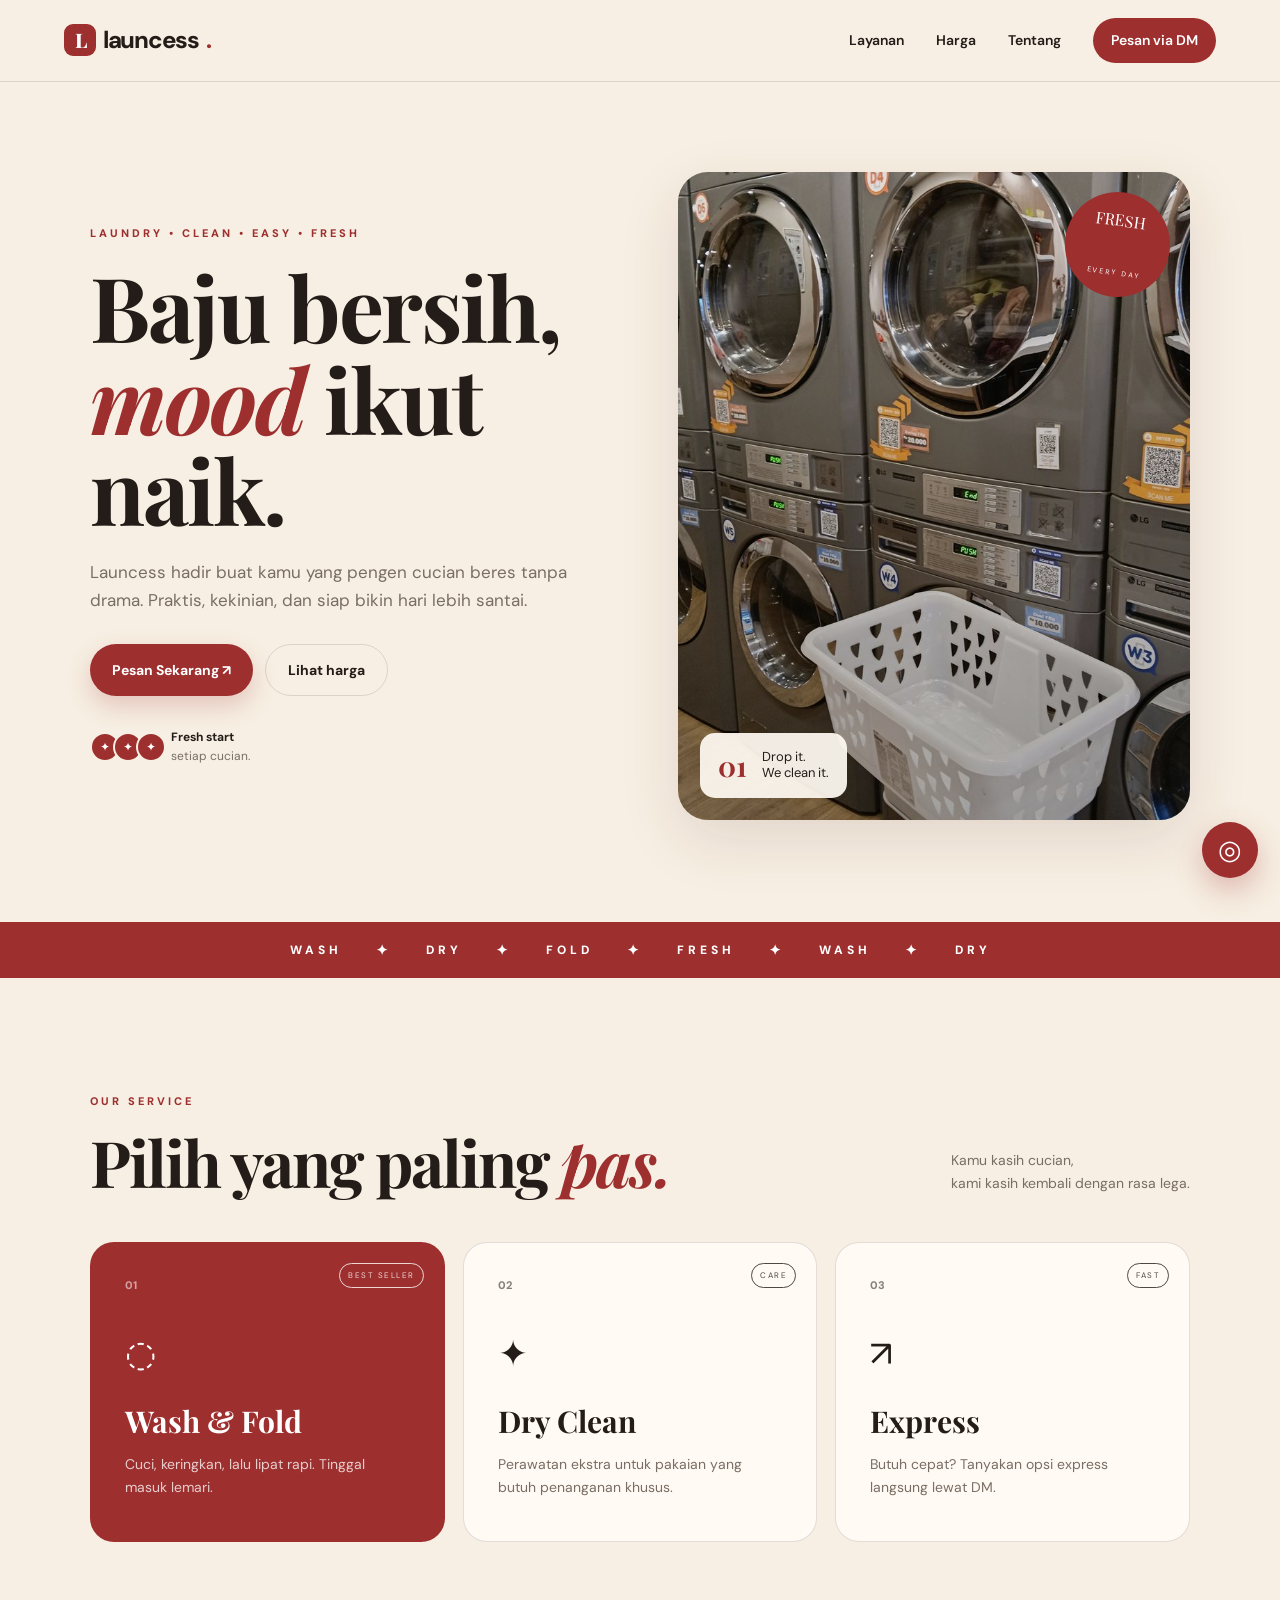
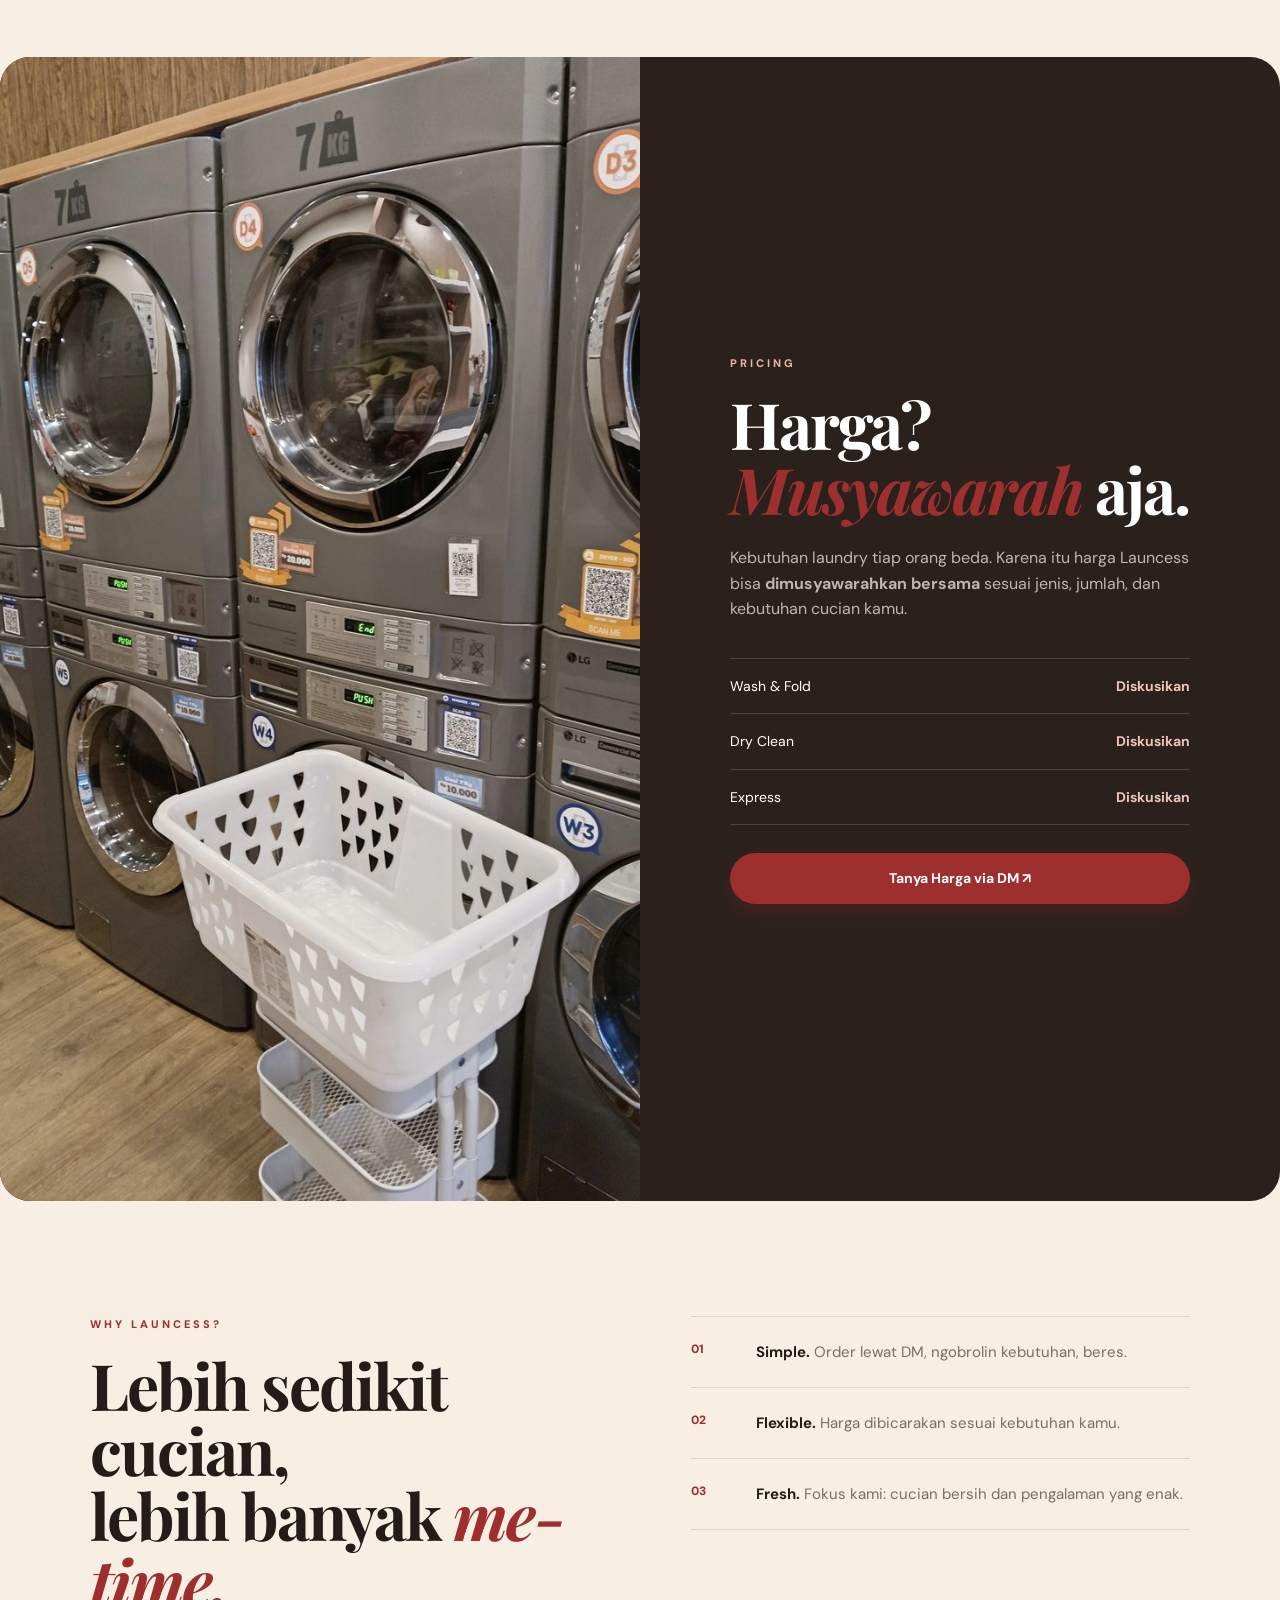
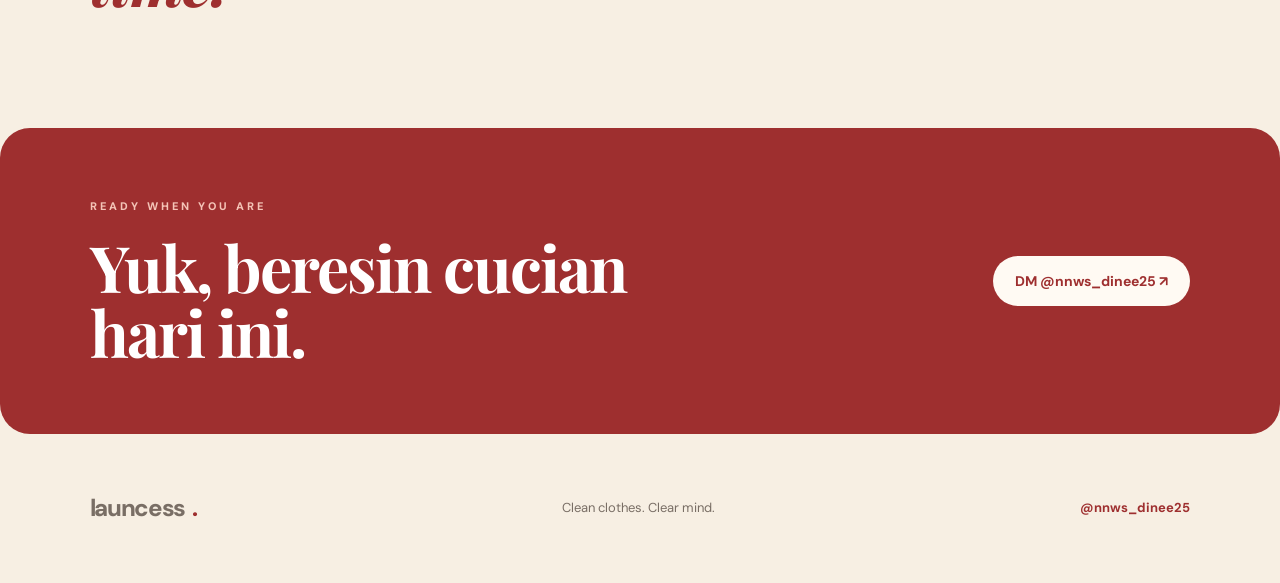
==== index.html @ c6366f8d "Add files via upload" ====
<!DOCTYPE html>
<html lang="id">
<head>
  <meta charset="UTF-8">
  <meta name="viewport" content="width=device-width, initial-scale=1.0">
  <meta name="description" content="Launcess — laundry kekinian dengan layanan praktis, bersih, dan nyaman.">
  <title>Launcess — Laundry Kekinian</title>
  <link rel="preconnect" href="https://fonts.googleapis.com">
  <link rel="preconnect" href="https://fonts.gstatic.com" crossorigin>
  <link href="https://fonts.googleapis.com/css2?family=DM+Sans:wght@400;500;600;700&family=Playfair+Display:wght@700;800&display=swap" rel="stylesheet">
  <link rel="stylesheet" href="style.css">
</head>
<body>
  <header class="navbar">
    <a class="brand" href="#home"><span class="brand-mark">L</span> launcess<span class="dot">.</span></a>
    <nav>
      <a href="#layanan">Layanan</a>
      <a href="#harga">Harga</a>
      <a href="#tentang">Tentang</a>
      <a class="nav-cta" href="https://instagram.com/nnws_dinee25" target="_blank" rel="noopener">Pesan via DM</a>
    </nav>
    <button class="menu" aria-label="Buka menu">☰</button>
  </header>

  <main id="home">
    <section class="hero">
      <div class="hero-copy">
        <p class="eyebrow">LAUNDRY • CLEAN • EASY • FRESH</p>
        <h1>Baju bersih,<br><em>mood</em> ikut naik.</h1>
        <p class="hero-text">Launcess hadir buat kamu yang pengen cucian beres tanpa drama. Praktis, kekinian, dan siap bikin hari lebih santai.</p>
        <div class="hero-actions">
          <a class="btn primary" href="https://instagram.com/nnws_dinee25" target="_blank" rel="noopener">Pesan Sekarang ↗</a>
          <a class="btn ghost" href="#harga">Lihat harga</a>
        </div>
        <div class="mini-proof">
          <span class="avatars"><i>✦</i><i>✦</i><i>✦</i></span>
          <span><strong>Fresh start</strong><br>setiap cucian.</span>
        </div>
      </div>
      <div class="hero-image">
        <img src="assets/laundry.jpg" alt="Mesin laundry Launcess">
        <div class="image-card"><b>01</b><span>Drop it.<br>We clean it.</span></div>
        <div class="round-stamp">FRESH<br><small>EVERY DAY</small></div>
      </div>
    </section>

    <section class="marquee" aria-label="Keunggulan Launcess">
      <span>WASH</span><b>✦</b><span>DRY</span><b>✦</b><span>FOLD</span><b>✦</b><span>FRESH</span><b>✦</b><span>WASH</span><b>✦</b><span>DRY</span>
    </section>

    <section class="section" id="layanan">
      <div class="section-head">
        <div>
          <p class="eyebrow">OUR SERVICE</p>
          <h2>Pilih yang paling <em>pas.</em></h2>
        </div>
        <p class="section-note">Kamu kasih cucian,<br>kami kasih kembali dengan rasa lega.</p>
      </div>
      <div class="cards">
        <article class="service-card featured">
          <div class="number">01</div>
          <div class="icon">◌</div>
          <h3>Wash & Fold</h3>
          <p>Cuci, keringkan, lalu lipat rapi. Tinggal masuk lemari.</p>
          <span class="pill">BEST SELLER</span>
        </article>
        <article class="service-card">
          <div class="number">02</div>
          <div class="icon">✦</div>
          <h3>Dry Clean</h3>
          <p>Perawatan ekstra untuk pakaian yang butuh penanganan khusus.</p>
          <span class="pill">CARE</span>
        </article>
        <article class="service-card">
          <div class="number">03</div>
          <div class="icon">↗</div>
          <h3>Express</h3>
          <p>Butuh cepat? Tanyakan opsi express langsung lewat DM.</p>
          <span class="pill">FAST</span>
        </article>
      </div>
    </section>

    <section class="price-section" id="harga">
      <div class="price-photo">
        <img src="assets/laundry.jpg" alt="Suasana laundry">
      </div>
      <div class="price-copy">
        <p class="eyebrow">PRICING</p>
        <h2>Harga? <em>Musyawarah</em> aja.</h2>
        <p>Kebutuhan laundry tiap orang beda. Karena itu harga Launcess bisa <strong>dimusyawarahkan bersama</strong> sesuai jenis, jumlah, dan kebutuhan cucian kamu.</p>
        <div class="price-list">
          <div><span>Wash & Fold</span><strong>Diskusikan</strong></div>
          <div><span>Dry Clean</span><strong>Diskusikan</strong></div>
          <div><span>Express</span><strong>Diskusikan</strong></div>
        </div>
        <a class="btn primary" href="https://instagram.com/nnws_dinee25" target="_blank" rel="noopener">Tanya Harga via DM ↗</a>
      </div>
    </section>

    <section class="about section" id="tentang">
      <div class="about-copy">
        <p class="eyebrow">WHY LAUNCESS?</p>
        <h2>Lebih sedikit cucian,<br>lebih banyak <em>me-time.</em></h2>
      </div>
      <div class="about-points">
        <div><span>01</span><p><b>Simple.</b> Order lewat DM, ngobrolin kebutuhan, beres.</p></div>
        <div><span>02</span><p><b>Flexible.</b> Harga dibicarakan sesuai kebutuhan kamu.</p></div>
        <div><span>03</span><p><b>Fresh.</b> Fokus kami: cucian bersih dan pengalaman yang enak.</p></div>
      </div>
    </section>

    <section class="cta">
      <div>
        <p class="eyebrow">READY WHEN YOU ARE</p>
        <h2>Yuk, beresin cucian<br>hari ini.</h2>
      </div>
      <a class="btn light" href="https://instagram.com/nnws_dinee25" target="_blank" rel="noopener">DM @nnws_dinee25 ↗</a>
    </section>
  </main>

  <footer>
    <div class="brand">launcess<span class="dot">.</span></div>
    <p>Clean clothes. Clear mind.</p>
    <a href="https://instagram.com/nnws_dinee25" target="_blank" rel="noopener">@nnws_dinee25</a>
  </footer>

  <button class="float-ig" onclick="window.open('https://instagram.com/nnws_dinee25','_blank')" aria-label="Pesan Launcess lewat Instagram">◎</button>
  <script src="script.js"></script>
</body>
</html>
---- style.css ----
:root{
  --red:#9e2f2f;
  --red-dark:#752222;
  --cream:#f7efe3;
  --cream-2:#fffaf3;
  --ink:#241c18;
  --muted:#796e65;
  --line:rgba(36,28,24,.13);
  --white:#fffdf9;
  --shadow:0 20px 60px rgba(79,37,24,.12);
}
*{box-sizing:border-box;margin:0;padding:0}
html{scroll-behavior:smooth}
body{font-family:"DM Sans",sans-serif;color:var(--ink);background:var(--cream);line-height:1.6}
a{text-decoration:none;color:inherit}
.navbar{height:82px;display:flex;align-items:center;justify-content:space-between;padding:0 5vw;position:sticky;top:0;z-index:10;background:rgba(247,239,227,.9);backdrop-filter:blur(16px);border-bottom:1px solid var(--line)}
.brand{font-weight:800;font-size:24px;letter-spacing:-1.3px;display:flex;align-items:center;gap:7px}
.brand-mark{display:grid;place-items:center;width:32px;height:32px;border-radius:9px;background:var(--red);color:white;font-family:"Playfair Display";font-size:20px}
.dot{color:var(--red)}
nav{display:flex;align-items:center;gap:32px;font-size:14px;font-weight:600}
nav a{transition:.2s}nav a:hover{color:var(--red)}
.nav-cta{background:var(--red);color:white;padding:11px 18px;border-radius:999px}
.menu{display:none;border:0;background:none;font-size:25px}
.hero{min-height:calc(100vh - 82px);display:grid;grid-template-columns:1fr 1fr;gap:6vw;align-items:center;padding:7vw 7vw 8vw;max-width:1500px;margin:auto}
.eyebrow{font-size:11px;letter-spacing:3px;font-weight:800;color:var(--red);margin-bottom:18px}
h1,h2{font-family:"Playfair Display",serif;line-height:1.02;letter-spacing:-2px}
h1{font-size:clamp(58px,7vw,100px);max-width:720px}
h2{font-size:clamp(42px,5vw,68px)}
em{color:var(--red);font-style:italic}
.hero-text{max-width:530px;color:var(--muted);font-size:17px;margin:25px 0 30px}
.hero-actions{display:flex;gap:12px;flex-wrap:wrap}
.btn{display:inline-flex;align-items:center;justify-content:center;border-radius:999px;padding:14px 22px;font-weight:700;font-size:14px;transition:.25s}
.btn.primary{background:var(--red);color:#fff;box-shadow:0 10px 25px rgba(158,47,47,.22)}
.btn.primary:hover{background:var(--red-dark);transform:translateY(-2px)}
.btn.ghost{border:1px solid var(--line)}
.btn.ghost:hover{background:#fff}
.btn.light{background:var(--cream-2);color:var(--red)}
.mini-proof{display:flex;align-items:center;gap:12px;margin-top:32px;font-size:12px;color:var(--muted)}
.mini-proof strong{color:var(--ink)}
.avatars{display:flex}.avatars i{width:30px;height:30px;border-radius:50%;display:grid;place-items:center;background:var(--red);color:#fff;font-style:normal;border:2px solid var(--cream);margin-right:-7px}
.hero-image{height:min(690px,72vh);min-height:480px;position:relative;border-radius:30px;overflow:hidden;box-shadow:var(--shadow)}
.hero-image img,.price-photo img{width:100%;height:100%;object-fit:cover;object-position:center}
.hero-image:after{content:"";position:absolute;inset:0;background:linear-gradient(180deg,rgba(0,0,0,.02),rgba(0,0,0,.28))}
.image-card{position:absolute;z-index:2;left:22px;bottom:22px;background:rgba(255,250,243,.93);padding:15px 18px;border-radius:15px;display:flex;gap:15px;align-items:center;font-size:13px;line-height:1.25}
.image-card b{font-family:"Playfair Display";font-size:28px;color:var(--red)}
.round-stamp{position:absolute;z-index:3;right:20px;top:20px;width:105px;height:105px;border-radius:50%;display:grid;place-items:center;text-align:center;background:var(--red);color:white;font-family:"Playfair Display";font-size:16px;line-height:1.05;transform:rotate(8deg)}
.round-stamp small{font-family:"DM Sans";font-size:7px;letter-spacing:2px}
.marquee{background:var(--red);color:#fff;display:flex;gap:34px;align-items:center;justify-content:center;overflow:hidden;padding:17px 20px;font-size:12px;font-weight:800;letter-spacing:4px}
.marquee b{font-size:14px}
.section{padding:115px 7vw;max-width:1500px;margin:auto}
.section-head{display:flex;justify-content:space-between;align-items:end;gap:30px;margin-bottom:48px}
.section-note{color:var(--muted);font-size:14px}
.cards{display:grid;grid-template-columns:repeat(3,1fr);gap:18px}
.service-card{position:relative;background:var(--cream-2);padding:34px;border:1px solid var(--line);border-radius:24px;min-height:300px;transition:.25s}
.service-card:hover{transform:translateY(-6px);box-shadow:var(--shadow)}
.service-card.featured{background:var(--red);color:#fff;border-color:transparent}
.number{font-size:11px;font-weight:800;opacity:.55}
.icon{font-size:36px;margin:30px 0 15px}
.service-card h3{font-family:"Playfair Display";font-size:30px}
.service-card p{color:var(--muted);font-size:14px;max-width:310px;margin-top:8px}
.featured p{color:rgba(255,255,255,.76)}
.pill{position:absolute;right:20px;top:20px;font-size:8px;letter-spacing:1.5px;border:1px solid currentColor;border-radius:999px;padding:5px 8px;opacity:.8}
.price-section{display:grid;grid-template-columns:1fr 1fr;background:#2b211c;color:#fff;max-width:1500px;margin:0 auto;border-radius:30px;overflow:hidden}
.price-photo{min-height:620px}
.price-photo img{filter:saturate(.85)}
.price-copy{padding:80px 7vw;display:flex;justify-content:center;flex-direction:column}
.price-copy .eyebrow{color:#e7b4a6}
.price-copy h2{max-width:500px}
.price-copy>p:not(.eyebrow){color:rgba(255,255,255,.68);max-width:500px;margin:24px 0}
.price-list{border-top:1px solid rgba(255,255,255,.15);margin:12px 0 28px}
.price-list div{display:flex;justify-content:space-between;padding:16px 0;border-bottom:1px solid rgba(255,255,255,.15);font-size:14px}
.price-list strong{color:#efc5b8}
.about{display:grid;grid-template-columns:1fr 1fr;gap:8vw;align-items:start}
.about-points{border-top:1px solid var(--line)}
.about-points div{display:grid;grid-template-columns:55px 1fr;gap:10px;padding:23px 0;border-bottom:1px solid var(--line)}
.about-points span{color:var(--red);font-size:12px;font-weight:800}
.about-points p{font-size:15px;color:var(--muted)}
.about-points b{color:var(--ink)}
.cta{max-width:1500px;margin:0 auto 0;background:var(--red);color:#fff;border-radius:30px;padding:70px 7vw;display:flex;align-items:center;justify-content:space-between;gap:30px}
.cta .eyebrow{color:#f4c4b7}.cta h2{font-size:clamp(42px,5vw,68px)}
footer{max-width:1500px;margin:auto;padding:55px 7vw;display:flex;justify-content:space-between;align-items:center;color:var(--muted);font-size:13px}
footer a{color:var(--red);font-weight:700}
.float-ig{position:fixed;right:22px;bottom:22px;width:56px;height:56px;border-radius:50%;border:0;background:var(--red);color:#fff;font-size:27px;box-shadow:0 12px 30px rgba(158,47,47,.3);cursor:pointer;z-index:20}
@media(max-width:800px){
  .navbar{height:72px;padding:0 5vw}nav{display:none}.menu{display:block;color:var(--ink)}
  .hero{grid-template-columns:1fr;padding:55px 6vw;gap:45px}.hero-image{height:510px;min-height:0}
  .section{padding:80px 6vw}.section-head,.about{display:block}.section-note{margin-top:18px}.cards{grid-template-columns:1fr}
  .price-section{grid-template-columns:1fr;border-radius:0}.price-photo{min-height:390px}.price-copy{padding:65px 7vw}
  .about-points{margin-top:45px}.cta{border-radius:0;padding:65px 7vw;display:block}.cta .btn{margin-top:30px}
  footer{padding:40px 6vw;display:grid;gap:10px}
}
@media(max-width:430px){h1{font-size:55px}.hero-image{height:430px}.round-stamp{width:85px;height:85px;font-size:13px}.image-card{left:12px;bottom:12px}}
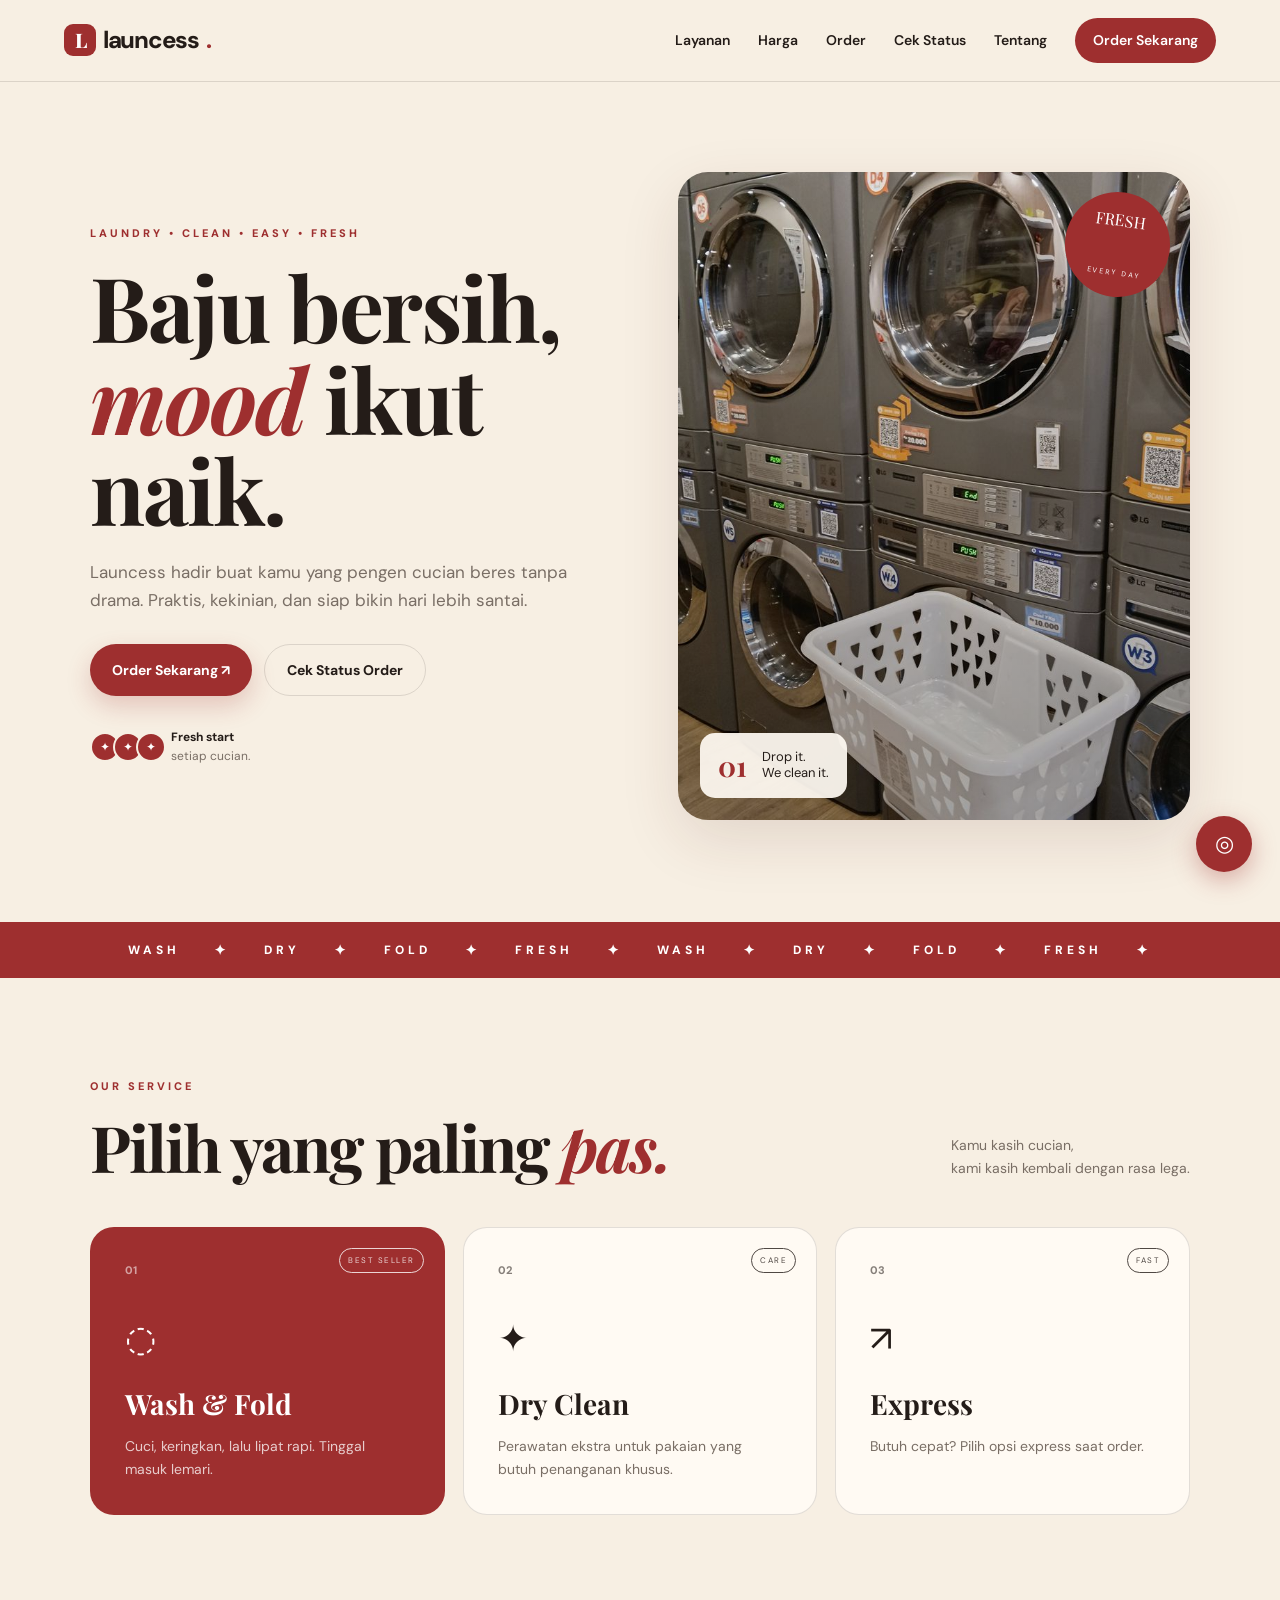
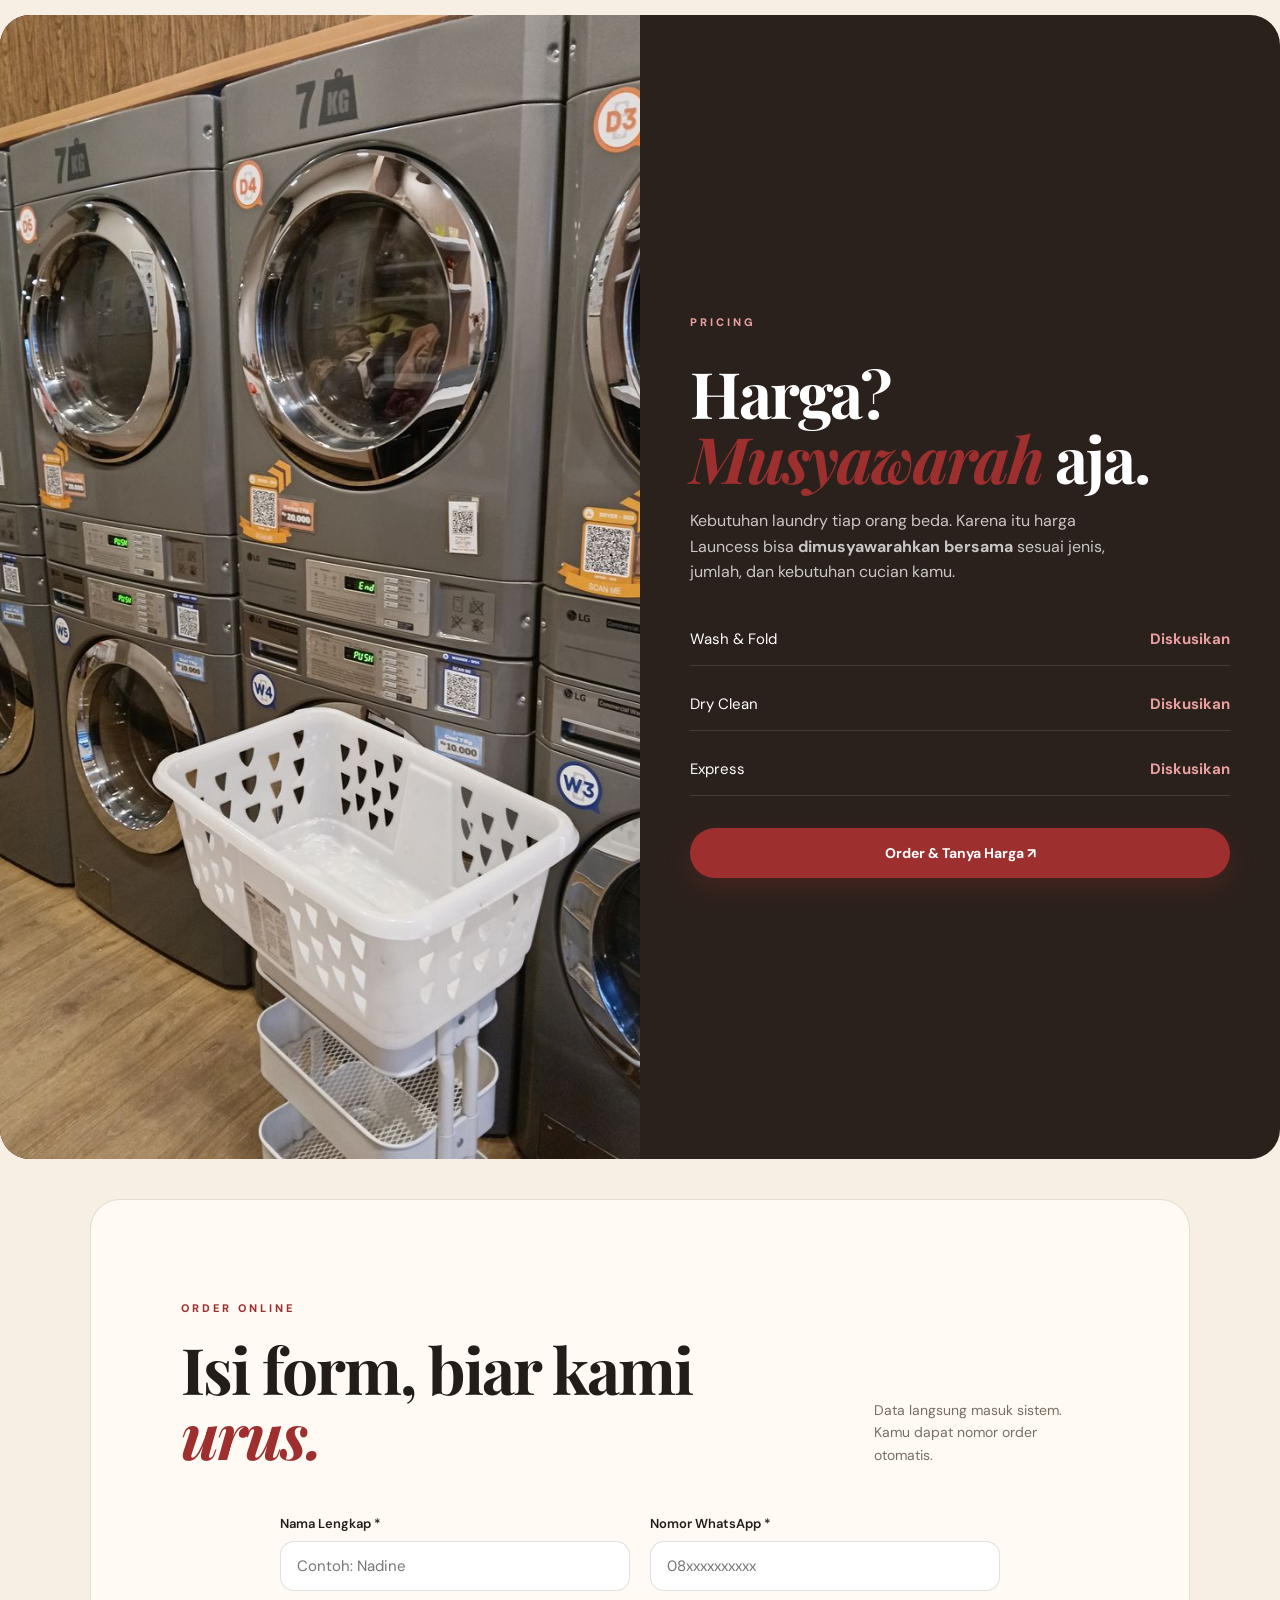
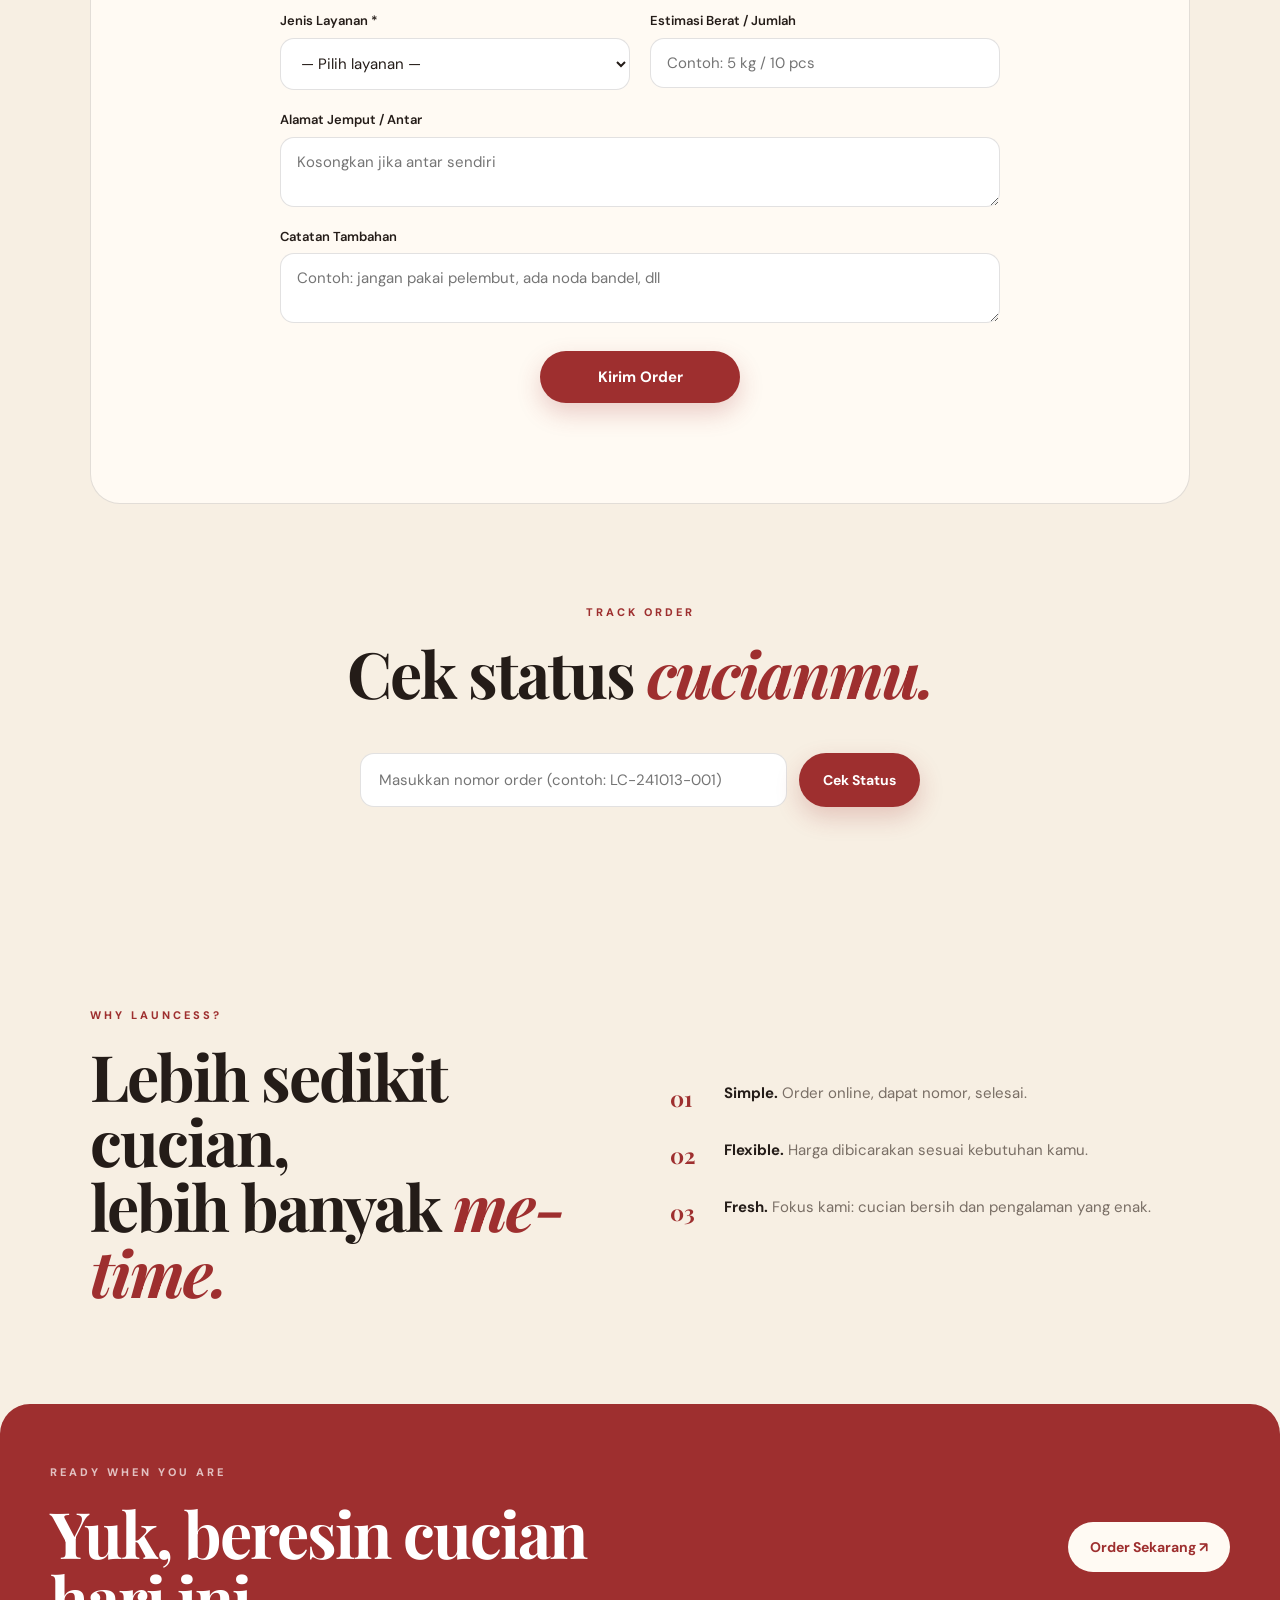
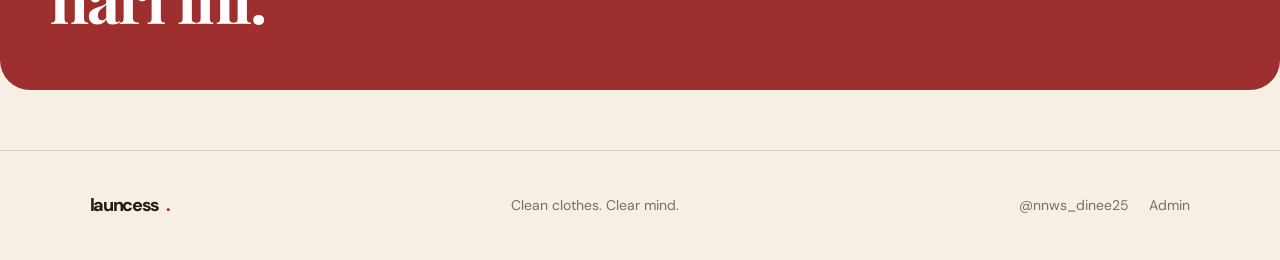
==== commit 99239e30: "Add files via upload" ====
--- a/index.html
+++ b/index.html
@@ -3,34 +3,40 @@
 <head>
   <meta charset="UTF-8">
   <meta name="viewport" content="width=device-width, initial-scale=1.0">
-  <meta name="description" content="Launcess — laundry kekinian dengan layanan praktis, bersih, dan nyaman.">
+  <meta name="description" content="Launcess — laundry kekinian dengan layanan praktis, bersih, dan nyaman. Order online & cek status cucian.">
   <title>Launcess — Laundry Kekinian</title>
   <link rel="preconnect" href="https://fonts.googleapis.com">
   <link rel="preconnect" href="https://fonts.gstatic.com" crossorigin>
   <link href="https://fonts.googleapis.com/css2?family=DM+Sans:wght@400;500;600;700&family=Playfair+Display:wght@700;800&display=swap" rel="stylesheet">
-  <link rel="stylesheet" href="style.css">
+  <link rel="icon" type="image/svg+xml" href="assets/favicon.svg">
+  <link rel="icon" type="image/png" sizes="32x32" href="assets/favicon.png">
+  <link rel="apple-touch-icon" href="assets/favicon.png">
+  <link rel="stylesheet" href="css/style.css">
 </head>
 <body>
   <header class="navbar">
     <a class="brand" href="#home"><span class="brand-mark">L</span> launcess<span class="dot">.</span></a>
-    <nav>
+    <nav id="main-nav">
       <a href="#layanan">Layanan</a>
       <a href="#harga">Harga</a>
+      <a href="#order">Order</a>
+      <a href="#cek-status">Cek Status</a>
       <a href="#tentang">Tentang</a>
-      <a class="nav-cta" href="https://instagram.com/nnws_dinee25" target="_blank" rel="noopener">Pesan via DM</a>
+      <a class="nav-cta" href="#order">Order Sekarang</a>
     </nav>
-    <button class="menu" aria-label="Buka menu">☰</button>
+    <button class="menu" id="menu-btn" aria-label="Buka menu">☰</button>
   </header>
 
   <main id="home">
+    <!-- HERO -->
     <section class="hero">
       <div class="hero-copy">
         <p class="eyebrow">LAUNDRY • CLEAN • EASY • FRESH</p>
         <h1>Baju bersih,<br><em>mood</em> ikut naik.</h1>
         <p class="hero-text">Launcess hadir buat kamu yang pengen cucian beres tanpa drama. Praktis, kekinian, dan siap bikin hari lebih santai.</p>
         <div class="hero-actions">
-          <a class="btn primary" href="https://instagram.com/nnws_dinee25" target="_blank" rel="noopener">Pesan Sekarang ↗</a>
-          <a class="btn ghost" href="#harga">Lihat harga</a>
+          <a class="btn primary" href="#order">Order Sekarang ↗</a>
+          <a class="btn ghost" href="#cek-status">Cek Status Order</a>
         </div>
         <div class="mini-proof">
           <span class="avatars"><i>✦</i><i>✦</i><i>✦</i></span>
@@ -45,9 +51,11 @@
     </section>
 
     <section class="marquee" aria-label="Keunggulan Launcess">
-      <span>WASH</span><b>✦</b><span>DRY</span><b>✦</b><span>FOLD</span><b>✦</b><span>FRESH</span><b>✦</b><span>WASH</span><b>✦</b><span>DRY</span>
-    </section>
-
+      <span>WASH</span><b>✦</b><span>DRY</span><b>✦</b><span>FOLD</span><b>✦</b><span>FRESH</span><b>✦</b>
+      <span>WASH</span><b>✦</b><span>DRY</span><b>✦</b><span>FOLD</span><b>✦</b><span>FRESH</span><b>✦</b>
+    </section>
+
+    <!-- LAYANAN -->
     <section class="section" id="layanan">
       <div class="section-head">
         <div>
@@ -75,12 +83,13 @@
           <div class="number">03</div>
           <div class="icon">↗</div>
           <h3>Express</h3>
-          <p>Butuh cepat? Tanyakan opsi express langsung lewat DM.</p>
+          <p>Butuh cepat? Pilih opsi express saat order.</p>
           <span class="pill">FAST</span>
         </article>
       </div>
     </section>
 
+    <!-- HARGA -->
     <section class="price-section" id="harga">
       <div class="price-photo">
         <img src="assets/laundry.jpg" alt="Suasana laundry">
@@ -94,17 +103,91 @@
           <div><span>Dry Clean</span><strong>Diskusikan</strong></div>
           <div><span>Express</span><strong>Diskusikan</strong></div>
         </div>
-        <a class="btn primary" href="https://instagram.com/nnws_dinee25" target="_blank" rel="noopener">Tanya Harga via DM ↗</a>
-      </div>
-    </section>
-
+        <a class="btn primary" href="#order">Order & Tanya Harga ↗</a>
+      </div>
+    </section>
+
+    <!-- ORDER FORM -->
+    <section class="section order-section" id="order">
+      <div class="section-head">
+        <div>
+          <p class="eyebrow">ORDER ONLINE</p>
+          <h2>Isi form, biar kami <em>urus.</em></h2>
+        </div>
+        <p class="section-note">Data langsung masuk sistem.<br>Kamu dapat nomor order otomatis.</p>
+      </div>
+
+      <form id="order-form" class="order-form" novalidate>
+        <div class="form-grid">
+          <div class="form-group">
+            <label for="nama">Nama Lengkap *</label>
+            <input type="text" id="nama" name="nama" required placeholder="Contoh: Nadine">
+          </div>
+          <div class="form-group">
+            <label for="whatsapp">Nomor WhatsApp *</label>
+            <input type="tel" id="whatsapp" name="whatsapp" required placeholder="08xxxxxxxxxx">
+          </div>
+          <div class="form-group">
+            <label for="layanan">Jenis Layanan *</label>
+            <select id="layanan" name="layanan" required>
+              <option value="">— Pilih layanan —</option>
+              <option value="Wash & Fold">Wash & Fold</option>
+              <option value="Dry Clean">Dry Clean</option>
+              <option value="Express">Express</option>
+              <option value="Wash & Fold + Express">Wash & Fold + Express</option>
+            </select>
+          </div>
+          <div class="form-group">
+            <label for="estimasi">Estimasi Berat / Jumlah</label>
+            <input type="text" id="estimasi" name="estimasi" placeholder="Contoh: 5 kg / 10 pcs">
+          </div>
+          <div class="form-group full">
+            <label for="alamat">Alamat Jemput / Antar</label>
+            <textarea id="alamat" name="alamat" rows="2" placeholder="Kosongkan jika antar sendiri"></textarea>
+          </div>
+          <div class="form-group full">
+            <label for="catatan">Catatan Tambahan</label>
+            <textarea id="catatan" name="catatan" rows="2" placeholder="Contoh: jangan pakai pelembut, ada noda bandel, dll"></textarea>
+          </div>
+        </div>
+
+        <div class="form-actions">
+          <button type="submit" class="btn primary" id="submit-btn">
+            <span class="btn-text">Kirim Order</span>
+            <span class="btn-loading" hidden>Mengirim...</span>
+          </button>
+        </div>
+
+        <div id="order-result" class="order-result" hidden></div>
+      </form>
+    </section>
+
+    <!-- CEK STATUS -->
+    <section class="section status-section" id="cek-status">
+      <div class="section-head center">
+        <div>
+          <p class="eyebrow">TRACK ORDER</p>
+          <h2>Cek status <em>cucianmu.</em></h2>
+        </div>
+      </div>
+
+      <div class="status-box">
+        <form id="status-form" class="status-form">
+          <input type="text" id="order-id" name="orderId" required placeholder="Masukkan nomor order (contoh: LC-241013-001)" autocomplete="off">
+          <button type="submit" class="btn primary" id="status-btn">Cek Status</button>
+        </form>
+        <div id="status-result" class="status-result" hidden></div>
+      </div>
+    </section>
+
+    <!-- TENTANG -->
     <section class="about section" id="tentang">
       <div class="about-copy">
         <p class="eyebrow">WHY LAUNCESS?</p>
         <h2>Lebih sedikit cucian,<br>lebih banyak <em>me-time.</em></h2>
       </div>
       <div class="about-points">
-        <div><span>01</span><p><b>Simple.</b> Order lewat DM, ngobrolin kebutuhan, beres.</p></div>
+        <div><span>01</span><p><b>Simple.</b> Order online, dapat nomor, selesai.</p></div>
         <div><span>02</span><p><b>Flexible.</b> Harga dibicarakan sesuai kebutuhan kamu.</p></div>
         <div><span>03</span><p><b>Fresh.</b> Fokus kami: cucian bersih dan pengalaman yang enak.</p></div>
       </div>
@@ -115,17 +198,22 @@
         <p class="eyebrow">READY WHEN YOU ARE</p>
         <h2>Yuk, beresin cucian<br>hari ini.</h2>
       </div>
-      <a class="btn light" href="https://instagram.com/nnws_dinee25" target="_blank" rel="noopener">DM @nnws_dinee25 ↗</a>
+      <a class="btn light" href="#order">Order Sekarang ↗</a>
     </section>
   </main>
 
   <footer>
     <div class="brand">launcess<span class="dot">.</span></div>
     <p>Clean clothes. Clear mind.</p>
-    <a href="https://instagram.com/nnws_dinee25" target="_blank" rel="noopener">@nnws_dinee25</a>
+    <div class="footer-links">
+      <a href="https://instagram.com/nnws_dinee25" target="_blank" rel="noopener">@nnws_dinee25</a>
+      <a href="admin.html">Admin</a>
+    </div>
   </footer>
 
   <button class="float-ig" onclick="window.open('https://instagram.com/nnws_dinee25','_blank')" aria-label="Pesan Launcess lewat Instagram">◎</button>
-  <script src="script.js"></script>
+
+  <script src="js/config.js"></script>
+  <script src="js/app.js"></script>
 </body>
 </html>
--- a/css/style.css
+++ b/css/style.css
@@ -0,0 +1,256 @@
+:root{
+  --red:#9e2f2f;
+  --red-dark:#752222;
+  --cream:#f7efe3;
+  --cream-2:#fffaf3;
+  --ink:#241c18;
+  --muted:#796e65;
+  --line:rgba(36,28,24,.13);
+  --white:#fffdf9;
+  --shadow:0 20px 60px rgba(79,37,24,.12);
+  --success:#2d6a4f;
+  --warning:#b45309;
+  --info:#1e3a5f;
+}
+*{box-sizing:border-box;margin:0;padding:0}
+html{scroll-behavior:smooth}
+body{font-family:"DM Sans",sans-serif;color:var(--ink);background:var(--cream);line-height:1.6}
+a{text-decoration:none;color:inherit}
+
+/* NAVBAR */
+.navbar{height:82px;display:flex;align-items:center;justify-content:space-between;padding:0 5vw;position:sticky;top:0;z-index:100;background:rgba(247,239,227,.92);backdrop-filter:blur(16px);border-bottom:1px solid var(--line)}
+.brand{font-weight:800;font-size:24px;letter-spacing:-1.3px;display:flex;align-items:center;gap:7px}
+.brand-mark{display:grid;place-items:center;width:32px;height:32px;border-radius:9px;background:var(--red);color:white;font-family:"Playfair Display";font-size:20px}
+.dot{color:var(--red)}
+nav{display:flex;align-items:center;gap:28px;font-size:14px;font-weight:600}
+nav a{transition:.2s}nav a:hover{color:var(--red)}
+.nav-cta{background:var(--red);color:white;padding:11px 18px;border-radius:999px}
+.nav-cta:hover{background:var(--red-dark);color:#fff}
+.menu{display:none;border:0;background:none;font-size:25px;cursor:pointer}
+
+/* HERO */
+.hero{min-height:calc(100vh - 82px);display:grid;grid-template-columns:1fr 1fr;gap:6vw;align-items:center;padding:7vw 7vw 8vw;max-width:1500px;margin:auto}
+.eyebrow{font-size:11px;letter-spacing:3px;font-weight:800;color:var(--red);margin-bottom:18px}
+h1,h2{font-family:"Playfair Display",serif;line-height:1.02;letter-spacing:-2px}
+h1{font-size:clamp(48px,7vw,100px);max-width:720px}
+h2{font-size:clamp(36px,5vw,68px)}
+em{color:var(--red);font-style:italic}
+.hero-text{max-width:530px;color:var(--muted);font-size:17px;margin:25px 0 30px}
+.hero-actions{display:flex;gap:12px;flex-wrap:wrap}
+.btn{display:inline-flex;align-items:center;justify-content:center;border-radius:999px;padding:14px 22px;font-weight:700;font-size:14px;transition:.25s;border:none;cursor:pointer;font-family:inherit}
+.btn.primary{background:var(--red);color:#fff;box-shadow:0 10px 25px rgba(158,47,47,.22)}
+.btn.primary:hover{background:var(--red-dark);transform:translateY(-2px)}
+.btn.primary:disabled{opacity:.6;cursor:not-allowed;transform:none}
+.btn.ghost{border:1px solid var(--line);background:transparent}
+.btn.ghost:hover{background:#fff}
+.btn.light{background:var(--cream-2);color:var(--red)}
+.btn.light:hover{background:#fff}
+.mini-proof{display:flex;align-items:center;gap:12px;margin-top:32px;font-size:12px;color:var(--muted)}
+.mini-proof strong{color:var(--ink)}
+.avatars{display:flex}.avatars i{width:30px;height:30px;border-radius:50%;display:grid;place-items:center;background:var(--red);color:#fff;font-style:normal;border:2px solid var(--cream);margin-right:-7px}
+.hero-image{height:min(690px,72vh);min-height:480px;position:relative;border-radius:30px;overflow:hidden;box-shadow:var(--shadow)}
+.hero-image img,.price-photo img{width:100%;height:100%;object-fit:cover;object-position:center}
+.hero-image:after{content:"";position:absolute;inset:0;background:linear-gradient(180deg,rgba(0,0,0,.02),rgba(0,0,0,.28))}
+.image-card{position:absolute;z-index:2;left:22px;bottom:22px;background:rgba(255,250,243,.93);padding:15px 18px;border-radius:15px;display:flex;gap:15px;align-items:center;font-size:13px;line-height:1.25}
+.image-card b{font-family:"Playfair Display";font-size:28px;color:var(--red)}
+.round-stamp{position:absolute;z-index:3;right:20px;top:20px;width:105px;height:105px;border-radius:50%;display:grid;place-items:center;text-align:center;background:var(--red);color:white;font-family:"Playfair Display";font-size:16px;line-height:1.05;transform:rotate(8deg)}
+.round-stamp small{font-family:"DM Sans";font-size:7px;letter-spacing:2px}
+
+/* MARQUEE */
+.marquee{background:var(--red);color:#fff;display:flex;gap:34px;align-items:center;justify-content:center;overflow:hidden;padding:17px 20px;font-size:12px;font-weight:800;letter-spacing:4px;white-space:nowrap}
+.marquee b{font-size:14px}
+
+/* SECTION */
+.section{padding:100px 7vw;max-width:1500px;margin:auto}
+.section-head{display:flex;justify-content:space-between;align-items:end;gap:30px;margin-bottom:48px}
+.section-head.center{justify-content:center;text-align:center}
+.section-note{color:var(--muted);font-size:14px}
+
+/* CARDS */
+.cards{display:grid;grid-template-columns:repeat(3,1fr);gap:18px}
+.service-card{position:relative;background:var(--cream-2);padding:34px;border:1px solid var(--line);border-radius:24px;min-height:280px;transition:.25s}
+.service-card:hover{transform:translateY(-6px);box-shadow:var(--shadow)}
+.service-card.featured{background:var(--red);color:#fff;border-color:transparent}
+.number{font-size:11px;font-weight:800;opacity:.55}
+.icon{font-size:36px;margin:30px 0 15px}
+.service-card h3{font-family:"Playfair Display";font-size:28px}
+.service-card p{color:var(--muted);font-size:14px;max-width:310px;margin-top:8px}
+.featured p{color:rgba(255,255,255,.76)}
+.pill{position:absolute;right:20px;top:20px;font-size:8px;letter-spacing:1.5px;border:1px solid currentColor;border-radius:999px;padding:5px 8px;opacity:.8}
+
+/* PRICE */
+.price-section{display:grid;grid-template-columns:1fr 1fr;background:#2b211c;color:#fff;max-width:1500px;margin:0 auto;border-radius:30px;overflow:hidden}
+.price-photo{min-height:520px}
+.price-copy{padding:60px 50px;display:flex;flex-direction:column;justify-content:center}
+.price-copy .eyebrow{color:#e8a0a0}
+.price-copy p{color:rgba(255,255,255,.75);margin:18px 0 28px;max-width:420px}
+.price-list{display:flex;flex-direction:column;gap:12px;margin-bottom:32px}
+.price-list div{display:flex;justify-content:space-between;padding:14px 0;border-bottom:1px solid rgba(255,255,255,.12);font-size:15px}
+.price-list strong{color:#e8a0a0}
+
+/* ORDER FORM */
+.order-section{background:var(--cream-2);border-radius:30px;margin:40px auto;max-width:1100px;border:1px solid var(--line)}
+.order-form{max-width:720px;margin:0 auto}
+.form-grid{display:grid;grid-template-columns:1fr 1fr;gap:20px}
+.form-group{display:flex;flex-direction:column;gap:6px}
+.form-group.full{grid-column:1 / -1}
+.form-group label{font-size:13px;font-weight:600;color:var(--ink)}
+.form-group input,
+.form-group select,
+.form-group textarea{
+  padding:14px 16px;border:1px solid var(--line);border-radius:14px;
+  font-family:inherit;font-size:15px;background:#fff;color:var(--ink);
+  transition:border-color .2s,box-shadow .2s
+}
+.form-group input:focus,
+.form-group select:focus,
+.form-group textarea:focus{outline:none;border-color:var(--red);box-shadow:0 0 0 3px rgba(158,47,47,.15)}
+.form-group textarea{resize:vertical;min-height:70px}
+.form-actions{margin-top:28px;display:flex;justify-content:center}
+.form-actions .btn{min-width:200px;padding:16px 32px;font-size:15px}
+
+.order-result{
+  margin-top:28px;padding:24px;border-radius:18px;text-align:center;
+  background:#e8f5e9;border:1px solid #a5d6a7;color:var(--success)
+}
+.order-result.error{background:#fce8e8;border-color:#ef9a9a;color:var(--red-dark)}
+.order-result .order-id{font-size:22px;font-weight:800;font-family:"Playfair Display";margin:10px 0;letter-spacing:-0.5px}
+.order-result p{font-size:14px;margin-top:6px;opacity:.9}
+
+/* STATUS */
+.status-section{padding-top:60px}
+.status-box{max-width:560px;margin:0 auto}
+.status-form{display:flex;gap:12px;flex-wrap:wrap}
+.status-form input{
+  flex:1;min-width:200px;padding:16px 18px;border:1px solid var(--line);
+  border-radius:14px;font-size:15px;font-family:inherit;background:#fff
+}
+.status-form input:focus{outline:none;border-color:var(--red);box-shadow:0 0 0 3px rgba(158,47,47,.15)}
+.status-form .btn{padding:16px 24px}
+
+.status-result{
+  margin-top:28px;padding:28px;border-radius:20px;background:var(--cream-2);
+  border:1px solid var(--line);text-align:left
+}
+.status-result.error{background:#fce8e8;border-color:#ef9a9a;text-align:center;color:var(--red-dark)}
+.status-header{display:flex;justify-content:space-between;align-items:center;margin-bottom:20px;flex-wrap:wrap;gap:10px}
+.status-header .oid{font-family:"Playfair Display";font-size:20px;font-weight:700}
+.status-badge{
+  display:inline-block;padding:6px 14px;border-radius:999px;font-size:12px;
+  font-weight:700;letter-spacing:.5px;text-transform:uppercase
+}
+.badge-pending{background:#fef3c7;color:#92400e}
+.badge-diterima{background:#dbeafe;color:#1e40af}
+.badge-dicuci{background:#e0e7ff;color:#3730a3}
+.badge-siap{background:#d1fae5;color:#065f46}
+.badge-selesai{background:#dcfce7;color:#166534}
+.badge-batal{background:#fee2e2;color:#991b1b}
+
+.status-details{display:grid;gap:10px;font-size:14px}
+.status-details div{display:flex;justify-content:space-between;padding:8px 0;border-bottom:1px solid var(--line)}
+.status-details span:first-child{color:var(--muted)}
+.status-details span:last-child{font-weight:600;text-align:right;max-width:60%}
+
+/* ABOUT */
+.about{display:grid;grid-template-columns:1fr 1fr;gap:60px;align-items:center}
+.about-points{display:flex;flex-direction:column;gap:22px}
+.about-points div{display:flex;gap:18px;align-items:flex-start}
+.about-points span{font-family:"Playfair Display";font-size:22px;color:var(--red);font-weight:700;min-width:36px}
+.about-points p{font-size:15px;color:var(--muted)}
+.about-points b{color:var(--ink)}
+
+/* CTA */
+.cta{background:var(--red);color:#fff;border-radius:30px;padding:60px 50px;display:flex;justify-content:space-between;align-items:center;gap:30px;max-width:1500px;margin:0 auto 60px;flex-wrap:wrap}
+.cta .eyebrow{color:rgba(255,255,255,.7)}
+.cta h2{color:#fff}
+
+/* FOOTER */
+footer{padding:40px 7vw;display:flex;justify-content:space-between;align-items:center;border-top:1px solid var(--line);flex-wrap:wrap;gap:16px;font-size:14px;color:var(--muted)}
+footer .brand{font-size:18px;color:var(--ink)}
+.footer-links{display:flex;gap:20px}
+.footer-links a:hover{color:var(--red)}
+
+/* FLOAT */
+.float-ig{
+  position:fixed;bottom:28px;right:28px;width:56px;height:56px;border-radius:50%;
+  background:var(--red);color:#fff;border:none;font-size:22px;cursor:pointer;
+  box-shadow:0 8px 24px rgba(158,47,47,.35);z-index:50;transition:.2s
+}
+.float-ig:hover{transform:scale(1.08)}
+
+/* ========== ADMIN PAGE ========== */
+.admin-body{background:var(--cream);min-height:100vh}
+.admin-header{
+  background:#2b211c;color:#fff;padding:20px 5vw;display:flex;
+  justify-content:space-between;align-items:center
+}
+.admin-header .brand{color:#fff;font-size:20px}
+.admin-header a{color:rgba(255,255,255,.7);font-size:14px}
+.admin-header a:hover{color:#fff}
+.admin-wrap{max-width:1100px;margin:0 auto;padding:40px 5vw}
+.login-box{
+  max-width:400px;margin:80px auto;background:var(--cream-2);padding:40px;
+  border-radius:24px;border:1px solid var(--line);text-align:center
+}
+.login-box h2{font-family:"Playfair Display";margin-bottom:8px}
+.login-box p{color:var(--muted);font-size:14px;margin-bottom:28px}
+.login-box input{
+  width:100%;padding:14px 16px;border:1px solid var(--line);border-radius:12px;
+  font-size:15px;margin-bottom:16px;font-family:inherit
+}
+.login-box input:focus{outline:none;border-color:var(--red)}
+.login-box .btn{width:100%}
+.login-error{color:var(--red);font-size:13px;margin-top:12px}
+
+.admin-toolbar{display:flex;justify-content:space-between;align-items:center;margin-bottom:24px;flex-wrap:wrap;gap:12px}
+.admin-toolbar h2{font-family:"Playfair Display";font-size:28px}
+.filter-group{display:flex;gap:10px;flex-wrap:wrap}
+.filter-group select,.filter-group input{
+  padding:10px 14px;border:1px solid var(--line);border-radius:10px;
+  font-size:13px;font-family:inherit;background:#fff
+}
+
+.orders-table-wrap{overflow-x:auto;border-radius:16px;border:1px solid var(--line);background:#fff}
+table.orders{width:100%;border-collapse:collapse;font-size:13px}
+table.orders th{background:#2b211c;color:#fff;padding:14px 12px;text-align:left;font-weight:600;white-space:nowrap}
+table.orders td{padding:12px;border-bottom:1px solid var(--line);vertical-align:top}
+table.orders tr:hover td{background:var(--cream-2)}
+table.orders .oid-cell{font-weight:700;font-family:"Playfair Display";color:var(--red)}
+.status-select{
+  padding:6px 10px;border-radius:8px;border:1px solid var(--line);
+  font-size:12px;font-family:inherit;cursor:pointer;font-weight:600
+}
+.btn-sm{padding:6px 12px;font-size:12px;border-radius:8px}
+.admin-empty{text-align:center;padding:60px 20px;color:var(--muted)}
+.admin-stats{display:grid;grid-template-columns:repeat(auto-fit,minmax(140px,1fr));gap:14px;margin-bottom:28px}
+.stat-card{background:var(--cream-2);border:1px solid var(--line);border-radius:16px;padding:18px;text-align:center}
+.stat-card .num{font-family:"Playfair Display";font-size:28px;font-weight:700;color:var(--red)}
+.stat-card .label{font-size:12px;color:var(--muted);margin-top:4px}
+
+/* RESPONSIVE */
+@media(max-width:900px){
+  .hero{grid-template-columns:1fr;padding:60px 6vw}
+  .hero-image{min-height:360px;height:50vh}
+  .cards{grid-template-columns:1fr}
+  .price-section{grid-template-columns:1fr}
+  .price-photo{min-height:300px}
+  .about{grid-template-columns:1fr}
+  .form-grid{grid-template-columns:1fr}
+  .section-head{flex-direction:column;align-items:flex-start}
+  .cta{padding:40px 28px;flex-direction:column;text-align:center}
+  nav{display:none}
+  nav.mobile-open{
+    display:flex!important;position:absolute;top:82px;left:0;right:0;
+    padding:20px 6vw;background:rgba(247,239,227,.98);flex-direction:column;
+    align-items:stretch;gap:16px;border-bottom:1px solid var(--line)
+  }
+  .menu{display:block}
+  .status-form{flex-direction:column}
+  .status-form .btn{width:100%}
+}
+@media(max-width:500px){
+  h1{font-size:42px}
+  .navbar{padding:0 4vw}
+  .section{padding:70px 5vw}
+  .order-section{padding:50px 5vw!important}
+}
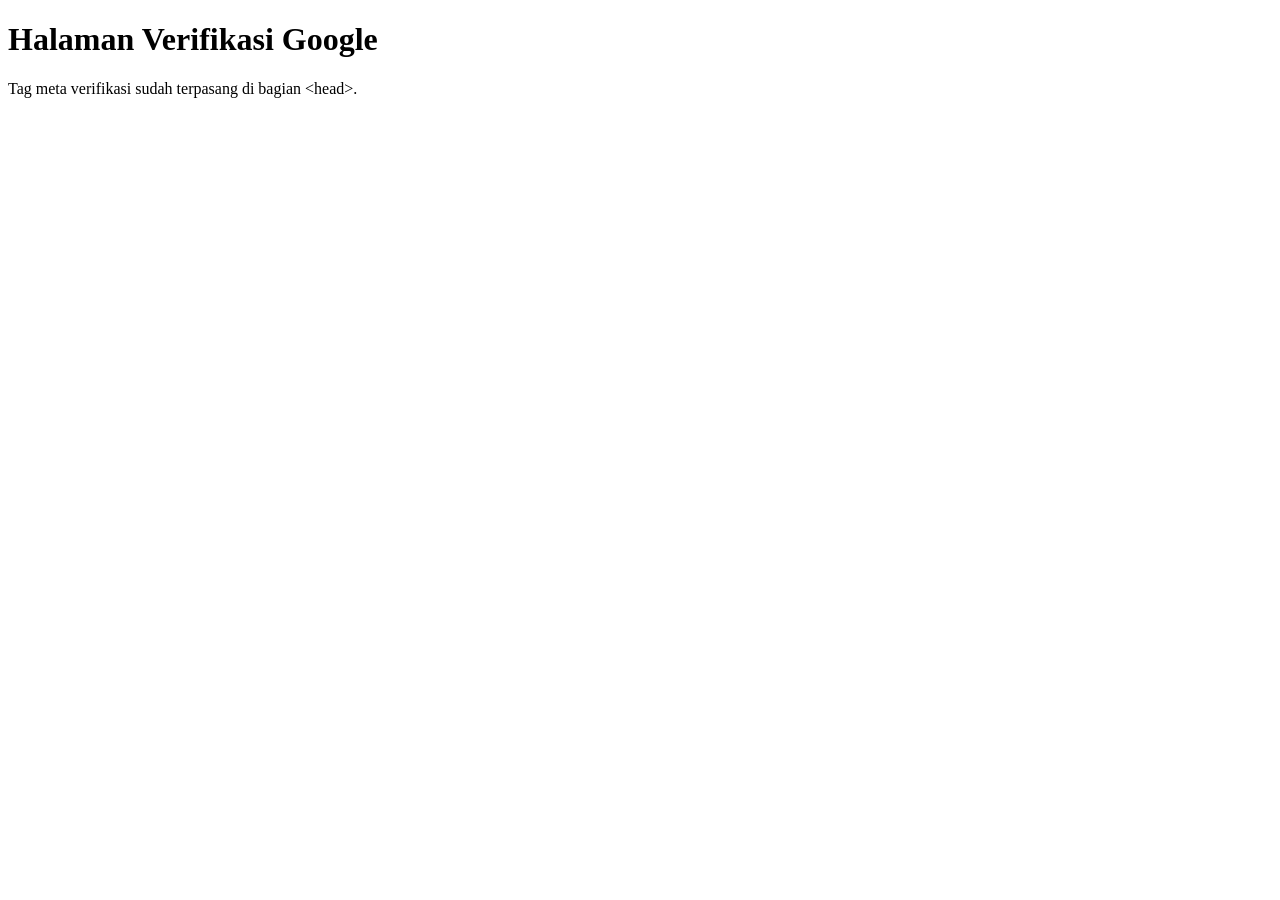
==== commit 522121d3: "Add files via upload" ====
--- a/index.html
+++ b/index.html
@@ -1,219 +1,13 @@
 <!DOCTYPE html>
 <html lang="id">
 <head>
-  <meta charset="UTF-8">
-  <meta name="viewport" content="width=device-width, initial-scale=1.0">
-  <meta name="description" content="Launcess — laundry kekinian dengan layanan praktis, bersih, dan nyaman. Order online & cek status cucian.">
-  <title>Launcess — Laundry Kekinian</title>
-  <link rel="preconnect" href="https://fonts.googleapis.com">
-  <link rel="preconnect" href="https://fonts.gstatic.com" crossorigin>
-  <link href="https://fonts.googleapis.com/css2?family=DM+Sans:wght@400;500;600;700&family=Playfair+Display:wght@700;800&display=swap" rel="stylesheet">
-  <link rel="icon" type="image/svg+xml" href="assets/favicon.svg">
-  <link rel="icon" type="image/png" sizes="32x32" href="assets/favicon.png">
-  <link rel="apple-touch-icon" href="assets/favicon.png">
-  <link rel="stylesheet" href="css/style.css">
+    <meta charset="UTF-8">
+    <meta name="viewport" content="width=device-width, initial-scale=1.0">
+    <meta name="google-site-verification" content="Utt2dnLLAWDTxr8i7HGcOrP9BEscal04G95YCLXcuJ8" />
+    <title>Verifikasi Google</title>
 </head>
 <body>
-  <header class="navbar">
-    <a class="brand" href="#home"><span class="brand-mark">L</span> launcess<span class="dot">.</span></a>
-    <nav id="main-nav">
-      <a href="#layanan">Layanan</a>
-      <a href="#harga">Harga</a>
-      <a href="#order">Order</a>
-      <a href="#cek-status">Cek Status</a>
-      <a href="#tentang">Tentang</a>
-      <a class="nav-cta" href="#order">Order Sekarang</a>
-    </nav>
-    <button class="menu" id="menu-btn" aria-label="Buka menu">☰</button>
-  </header>
-
-  <main id="home">
-    <!-- HERO -->
-    <section class="hero">
-      <div class="hero-copy">
-        <p class="eyebrow">LAUNDRY • CLEAN • EASY • FRESH</p>
-        <h1>Baju bersih,<br><em>mood</em> ikut naik.</h1>
-        <p class="hero-text">Launcess hadir buat kamu yang pengen cucian beres tanpa drama. Praktis, kekinian, dan siap bikin hari lebih santai.</p>
-        <div class="hero-actions">
-          <a class="btn primary" href="#order">Order Sekarang ↗</a>
-          <a class="btn ghost" href="#cek-status">Cek Status Order</a>
-        </div>
-        <div class="mini-proof">
-          <span class="avatars"><i>✦</i><i>✦</i><i>✦</i></span>
-          <span><strong>Fresh start</strong><br>setiap cucian.</span>
-        </div>
-      </div>
-      <div class="hero-image">
-        <img src="assets/laundry.jpg" alt="Mesin laundry Launcess">
-        <div class="image-card"><b>01</b><span>Drop it.<br>We clean it.</span></div>
-        <div class="round-stamp">FRESH<br><small>EVERY DAY</small></div>
-      </div>
-    </section>
-
-    <section class="marquee" aria-label="Keunggulan Launcess">
-      <span>WASH</span><b>✦</b><span>DRY</span><b>✦</b><span>FOLD</span><b>✦</b><span>FRESH</span><b>✦</b>
-      <span>WASH</span><b>✦</b><span>DRY</span><b>✦</b><span>FOLD</span><b>✦</b><span>FRESH</span><b>✦</b>
-    </section>
-
-    <!-- LAYANAN -->
-    <section class="section" id="layanan">
-      <div class="section-head">
-        <div>
-          <p class="eyebrow">OUR SERVICE</p>
-          <h2>Pilih yang paling <em>pas.</em></h2>
-        </div>
-        <p class="section-note">Kamu kasih cucian,<br>kami kasih kembali dengan rasa lega.</p>
-      </div>
-      <div class="cards">
-        <article class="service-card featured">
-          <div class="number">01</div>
-          <div class="icon">◌</div>
-          <h3>Wash & Fold</h3>
-          <p>Cuci, keringkan, lalu lipat rapi. Tinggal masuk lemari.</p>
-          <span class="pill">BEST SELLER</span>
-        </article>
-        <article class="service-card">
-          <div class="number">02</div>
-          <div class="icon">✦</div>
-          <h3>Dry Clean</h3>
-          <p>Perawatan ekstra untuk pakaian yang butuh penanganan khusus.</p>
-          <span class="pill">CARE</span>
-        </article>
-        <article class="service-card">
-          <div class="number">03</div>
-          <div class="icon">↗</div>
-          <h3>Express</h3>
-          <p>Butuh cepat? Pilih opsi express saat order.</p>
-          <span class="pill">FAST</span>
-        </article>
-      </div>
-    </section>
-
-    <!-- HARGA -->
-    <section class="price-section" id="harga">
-      <div class="price-photo">
-        <img src="assets/laundry.jpg" alt="Suasana laundry">
-      </div>
-      <div class="price-copy">
-        <p class="eyebrow">PRICING</p>
-        <h2>Harga? <em>Musyawarah</em> aja.</h2>
-        <p>Kebutuhan laundry tiap orang beda. Karena itu harga Launcess bisa <strong>dimusyawarahkan bersama</strong> sesuai jenis, jumlah, dan kebutuhan cucian kamu.</p>
-        <div class="price-list">
-          <div><span>Wash & Fold</span><strong>Diskusikan</strong></div>
-          <div><span>Dry Clean</span><strong>Diskusikan</strong></div>
-          <div><span>Express</span><strong>Diskusikan</strong></div>
-        </div>
-        <a class="btn primary" href="#order">Order & Tanya Harga ↗</a>
-      </div>
-    </section>
-
-    <!-- ORDER FORM -->
-    <section class="section order-section" id="order">
-      <div class="section-head">
-        <div>
-          <p class="eyebrow">ORDER ONLINE</p>
-          <h2>Isi form, biar kami <em>urus.</em></h2>
-        </div>
-        <p class="section-note">Data langsung masuk sistem.<br>Kamu dapat nomor order otomatis.</p>
-      </div>
-
-      <form id="order-form" class="order-form" novalidate>
-        <div class="form-grid">
-          <div class="form-group">
-            <label for="nama">Nama Lengkap *</label>
-            <input type="text" id="nama" name="nama" required placeholder="Contoh: Nadine">
-          </div>
-          <div class="form-group">
-            <label for="whatsapp">Nomor WhatsApp *</label>
-            <input type="tel" id="whatsapp" name="whatsapp" required placeholder="08xxxxxxxxxx">
-          </div>
-          <div class="form-group">
-            <label for="layanan">Jenis Layanan *</label>
-            <select id="layanan" name="layanan" required>
-              <option value="">— Pilih layanan —</option>
-              <option value="Wash & Fold">Wash & Fold</option>
-              <option value="Dry Clean">Dry Clean</option>
-              <option value="Express">Express</option>
-              <option value="Wash & Fold + Express">Wash & Fold + Express</option>
-            </select>
-          </div>
-          <div class="form-group">
-            <label for="estimasi">Estimasi Berat / Jumlah</label>
-            <input type="text" id="estimasi" name="estimasi" placeholder="Contoh: 5 kg / 10 pcs">
-          </div>
-          <div class="form-group full">
-            <label for="alamat">Alamat Jemput / Antar</label>
-            <textarea id="alamat" name="alamat" rows="2" placeholder="Kosongkan jika antar sendiri"></textarea>
-          </div>
-          <div class="form-group full">
-            <label for="catatan">Catatan Tambahan</label>
-            <textarea id="catatan" name="catatan" rows="2" placeholder="Contoh: jangan pakai pelembut, ada noda bandel, dll"></textarea>
-          </div>
-        </div>
-
-        <div class="form-actions">
-          <button type="submit" class="btn primary" id="submit-btn">
-            <span class="btn-text">Kirim Order</span>
-            <span class="btn-loading" hidden>Mengirim...</span>
-          </button>
-        </div>
-
-        <div id="order-result" class="order-result" hidden></div>
-      </form>
-    </section>
-
-    <!-- CEK STATUS -->
-    <section class="section status-section" id="cek-status">
-      <div class="section-head center">
-        <div>
-          <p class="eyebrow">TRACK ORDER</p>
-          <h2>Cek status <em>cucianmu.</em></h2>
-        </div>
-      </div>
-
-      <div class="status-box">
-        <form id="status-form" class="status-form">
-          <input type="text" id="order-id" name="orderId" required placeholder="Masukkan nomor order (contoh: LC-241013-001)" autocomplete="off">
-          <button type="submit" class="btn primary" id="status-btn">Cek Status</button>
-        </form>
-        <div id="status-result" class="status-result" hidden></div>
-      </div>
-    </section>
-
-    <!-- TENTANG -->
-    <section class="about section" id="tentang">
-      <div class="about-copy">
-        <p class="eyebrow">WHY LAUNCESS?</p>
-        <h2>Lebih sedikit cucian,<br>lebih banyak <em>me-time.</em></h2>
-      </div>
-      <div class="about-points">
-        <div><span>01</span><p><b>Simple.</b> Order online, dapat nomor, selesai.</p></div>
-        <div><span>02</span><p><b>Flexible.</b> Harga dibicarakan sesuai kebutuhan kamu.</p></div>
-        <div><span>03</span><p><b>Fresh.</b> Fokus kami: cucian bersih dan pengalaman yang enak.</p></div>
-      </div>
-    </section>
-
-    <section class="cta">
-      <div>
-        <p class="eyebrow">READY WHEN YOU ARE</p>
-        <h2>Yuk, beresin cucian<br>hari ini.</h2>
-      </div>
-      <a class="btn light" href="#order">Order Sekarang ↗</a>
-    </section>
-  </main>
-
-  <footer>
-    <div class="brand">launcess<span class="dot">.</span></div>
-    <p>Clean clothes. Clear mind.</p>
-    <div class="footer-links">
-      <a href="https://instagram.com/nnws_dinee25" target="_blank" rel="noopener">@nnws_dinee25</a>
-      <a href="admin.html">Admin</a>
-    </div>
-  </footer>
-
-  <button class="float-ig" onclick="window.open('https://instagram.com/nnws_dinee25','_blank')" aria-label="Pesan Launcess lewat Instagram">◎</button>
-
-  <script src="js/config.js"></script>
-  <script src="js/app.js"></script>
+    <h1>Halaman Verifikasi Google</h1>
+    <p>Tag meta verifikasi sudah terpasang di bagian &lt;head&gt;.</p>
 </body>
 </html>
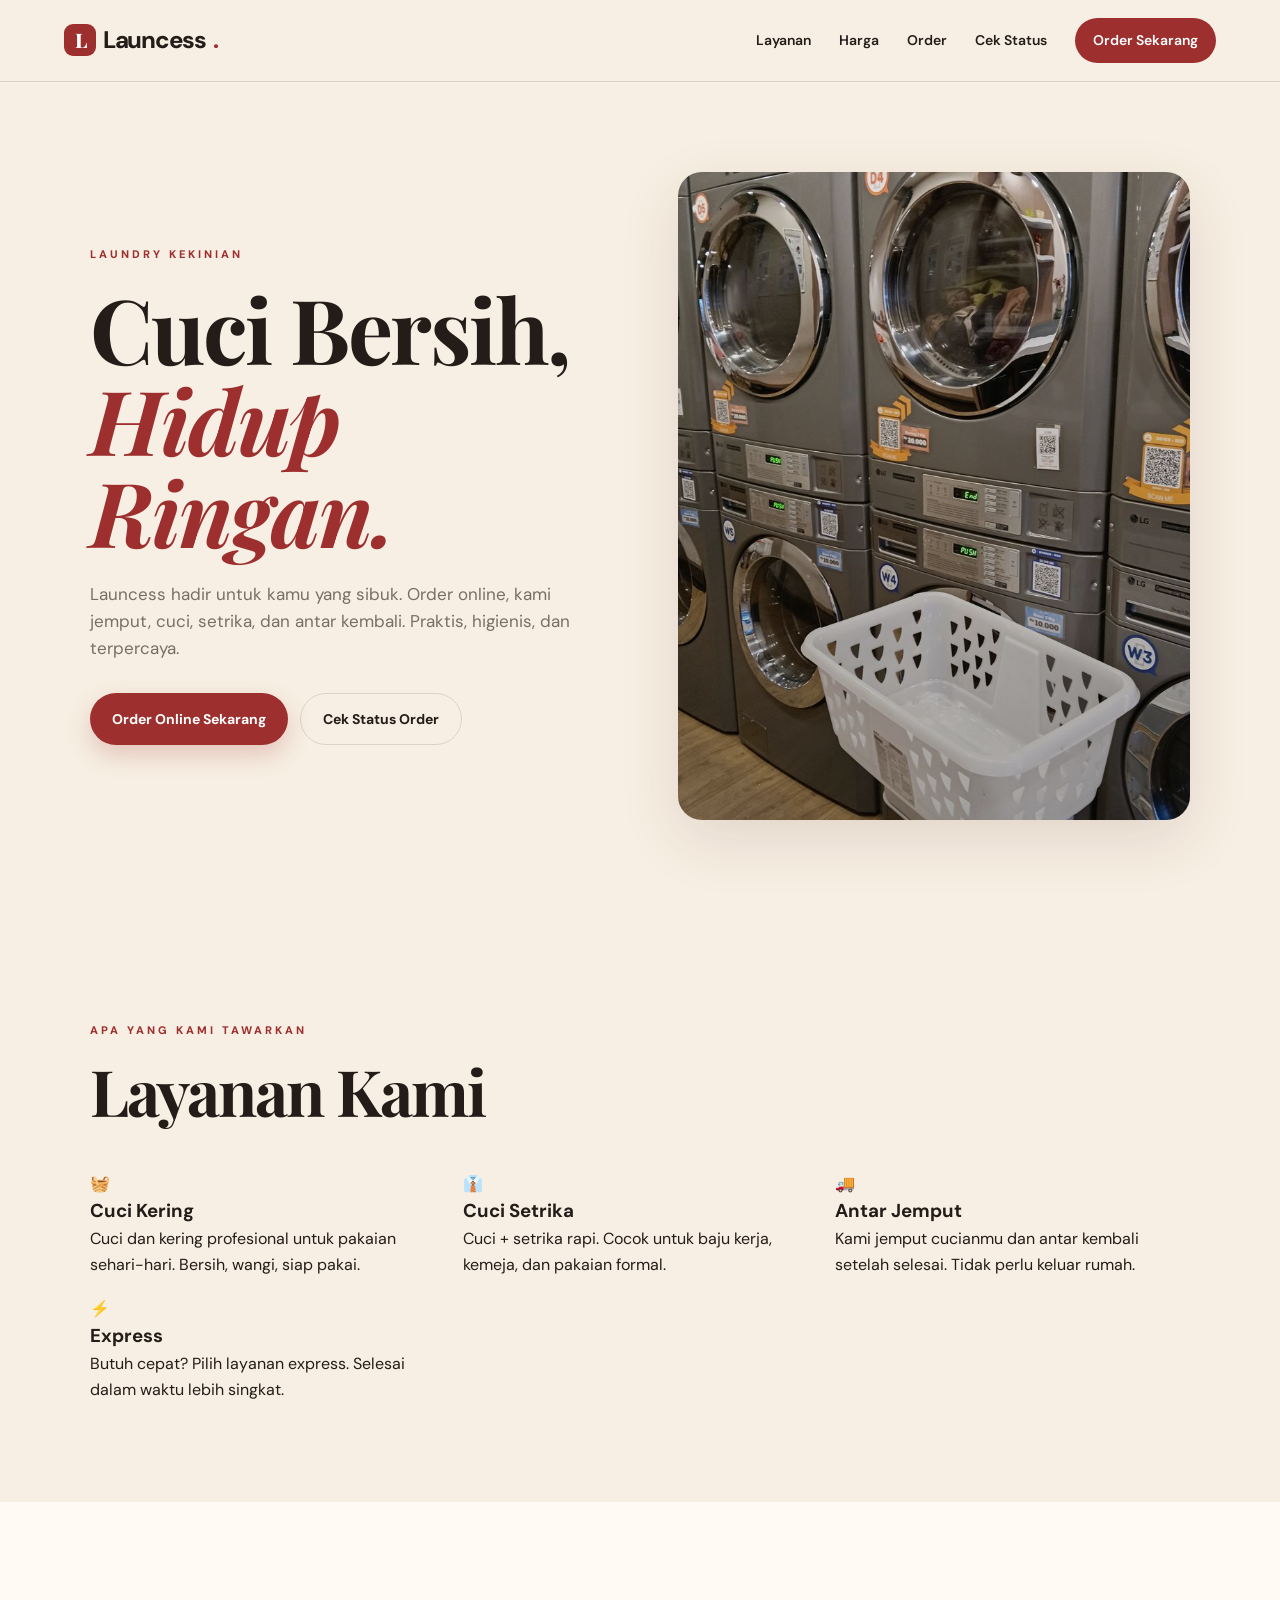
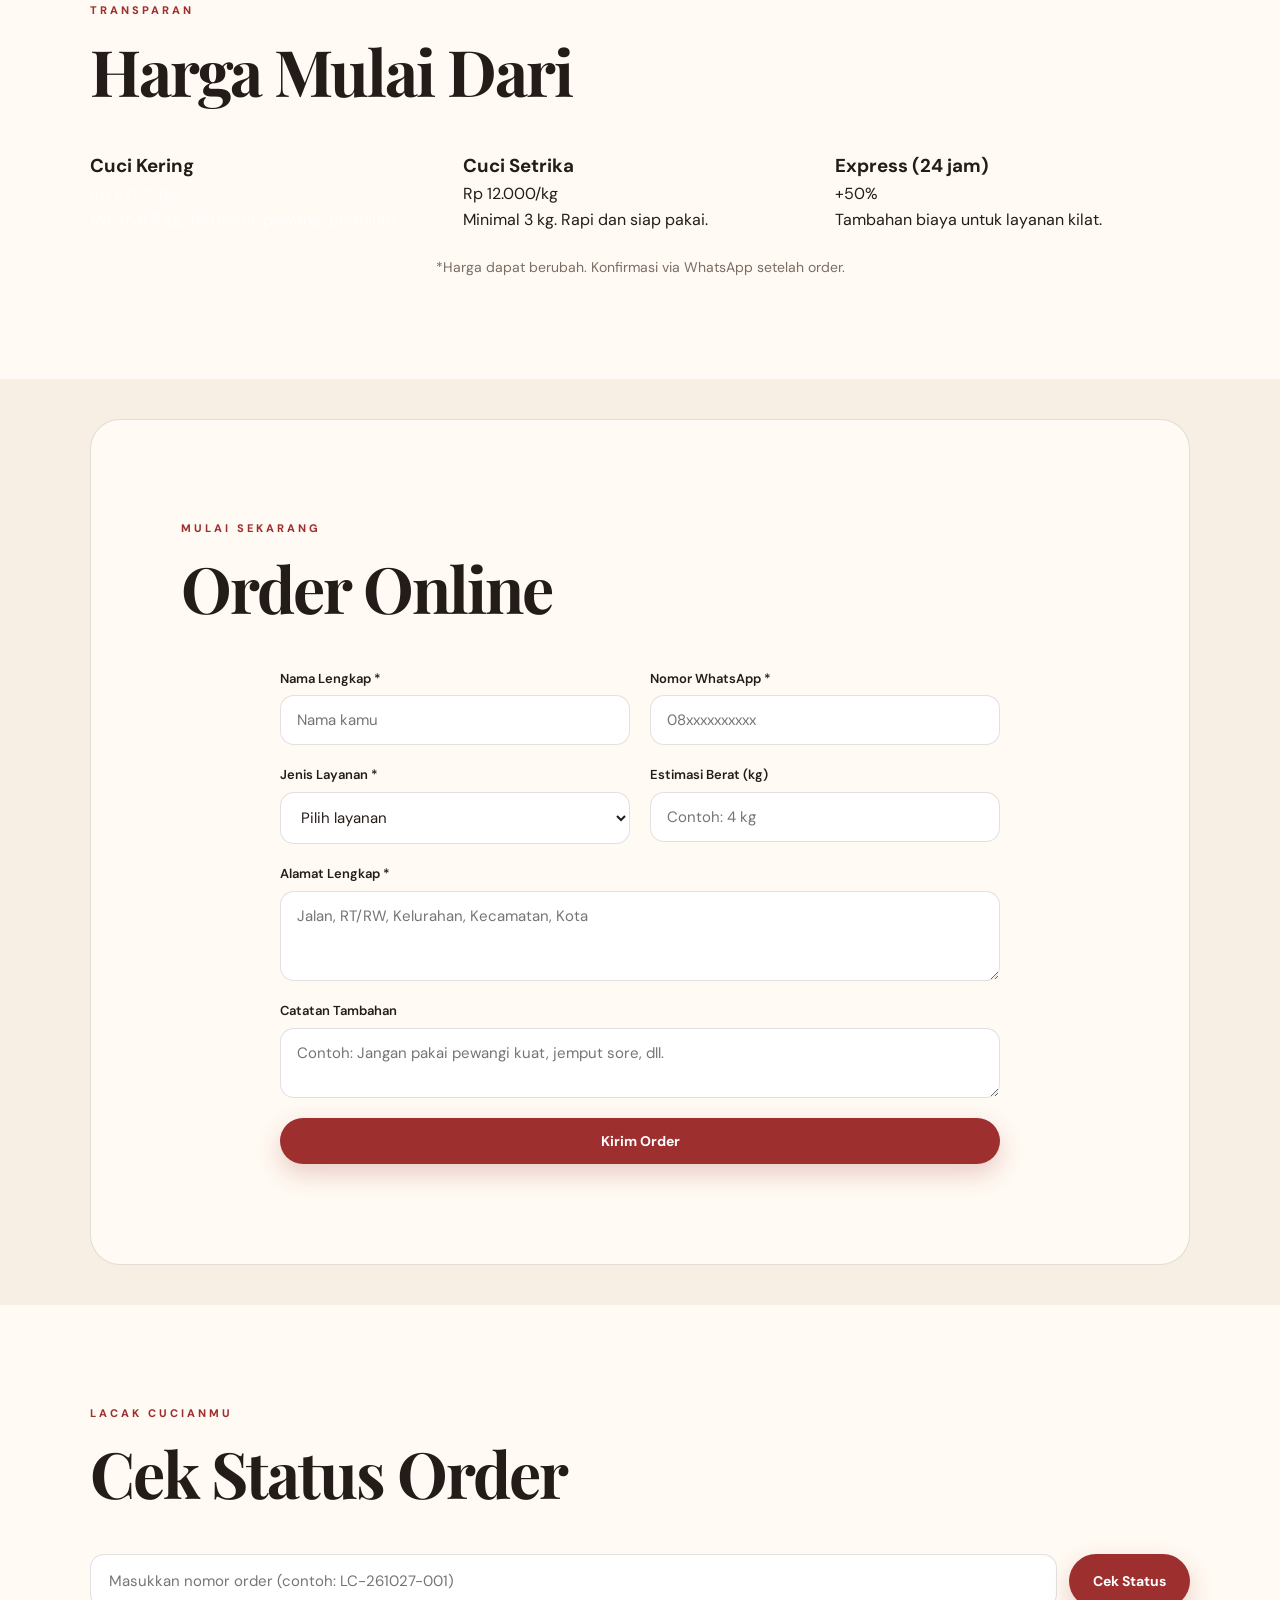
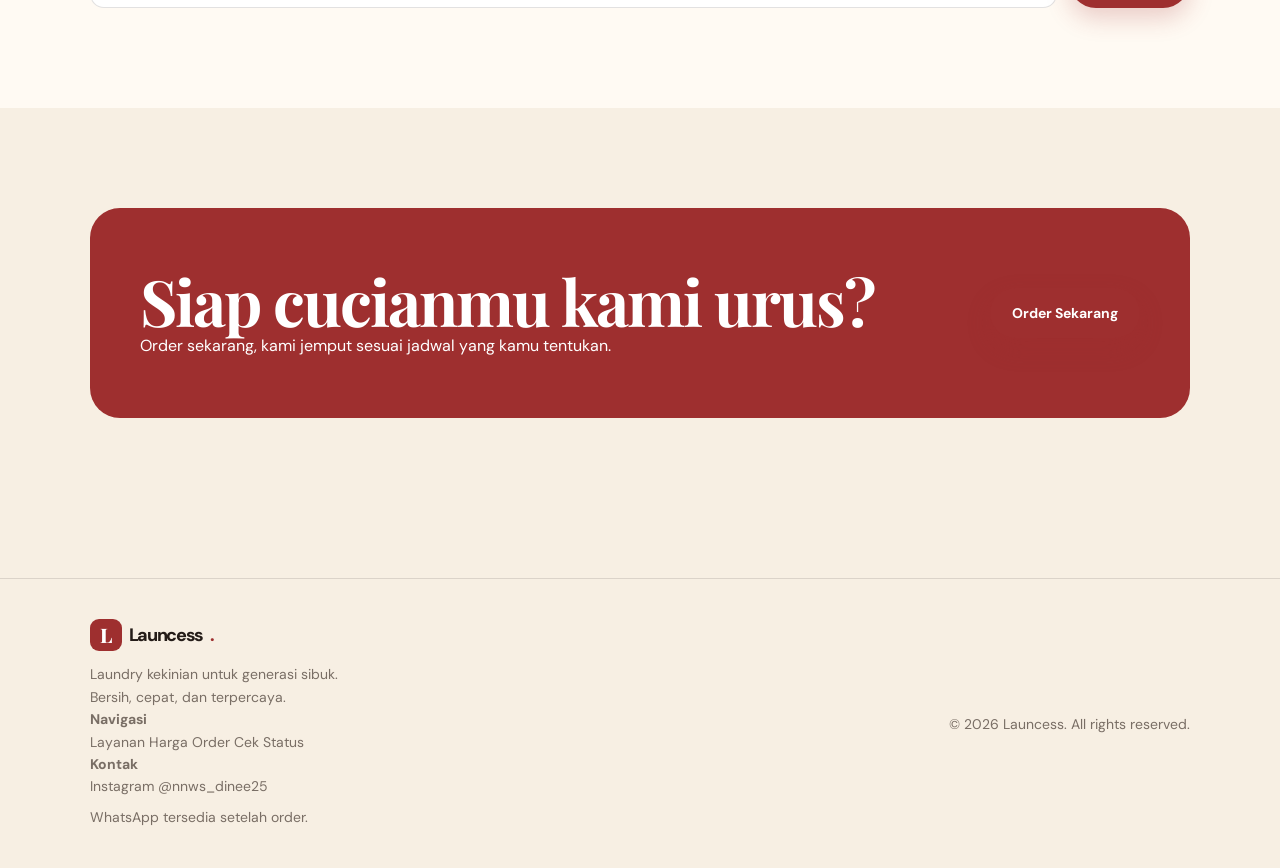
==== commit 5c2b5220: "Add files via upload" ====
--- a/index.html
+++ b/index.html
@@ -1,13 +1,273 @@
 <!DOCTYPE html>
 <html lang="id">
 <head>
-    <meta charset="UTF-8">
-    <meta name="viewport" content="width=device-width, initial-scale=1.0">
-    <meta name="google-site-verification" content="Utt2dnLLAWDTxr8i7HGcOrP9BEscal04G95YCLXcuJ8" />
-    <title>Verifikasi Google</title>
+  <meta charset="UTF-8">
+  <meta name="viewport" content="width=device-width, initial-scale=1.0">
+  
+  <!-- Primary SEO -->
+  <title>Launcess — Laundry Kekinian | Order Online Antar Jemput</title>
+  <meta name="description" content="Launcess adalah laundry kekinian dengan layanan antar jemput. Order online mudah, cepat, bersih, dan terpercaya. Cek status order kapan saja.">
+  <meta name="keywords" content="laundry, laundry online, laundry antar jemput, laundry kekinian, cuci baju, dry clean, launcess, laundry terdekat">
+  <meta name="author" content="Launcess">
+  <meta name="robots" content="index, follow, max-image-preview:large, max-snippet:-1, max-video-preview:-1">
+  <link rel="canonical" href="https://nadin.web.id/">
+
+  <!-- Google Site Verification -->
+  <meta name="google-site-verification" content="Utt2dnLLAWDTxr8i7HGcOrP9BEscal04G95YCLXcuJ8" />
+
+  <!-- Open Graph / Facebook -->
+  <meta property="og:type" content="website">
+  <meta property="og:url" content="https://nadin.web.id/">
+  <meta property="og:title" content="Launcess — Laundry Kekinian | Order Online Antar Jemput">
+  <meta property="og:description" content="Laundry kekinian dengan layanan antar jemput. Order online mudah, cepat, bersih, dan terpercaya. Cek status order kapan saja.">
+  <meta property="og:image" content="https://nadin.web.id/assets/og-image.jpg">
+  <meta property="og:image:width" content="1200">
+  <meta property="og:image:height" content="630">
+  <meta property="og:locale" content="id_ID">
+  <meta property="og:site_name" content="Launcess">
+
+  <!-- Twitter Card -->
+  <meta name="twitter:card" content="summary_large_image">
+  <meta name="twitter:url" content="https://nadin.web.id/">
+  <meta name="twitter:title" content="Launcess — Laundry Kekinian | Order Online Antar Jemput">
+  <meta name="twitter:description" content="Laundry kekinian dengan layanan antar jemput. Order online mudah, cepat, bersih, dan terpercaya.">
+  <meta name="twitter:image" content="https://nadin.web.id/assets/og-image.jpg">
+
+  <!-- Favicon & Icons -->
+  <link rel="icon" type="image/png" href="/assets/favicon.png">
+  <link rel="icon" type="image/svg+xml" href="/assets/favicon.svg">
+  <link rel="apple-touch-icon" href="/assets/favicon.png">
+  <link rel="manifest" href="/site.webmanifest">
+  <meta name="theme-color" content="#9e2f2f">
+  <meta name="msapplication-TileColor" content="#9e2f2f">
+
+  <!-- Fonts -->
+  <link rel="preconnect" href="https://fonts.googleapis.com">
+  <link rel="preconnect" href="https://fonts.gstatic.com" crossorigin>
+  <link href="https://fonts.googleapis.com/css2?family=DM+Sans:ital,opsz,wght@0,9..40,400;0,9..40,500;0,9..40,600;0,9..40,700;0,9..40,800;1,9..40,400&family=Playfair+Display:ital,wght@0,400;0,500;0,600;0,700;1,400;1,500&display=swap" rel="stylesheet">
+
+  <!-- Styles -->
+  <link rel="stylesheet" href="/css/style.css">
+
+  <!-- Structured Data (JSON-LD) -->
+  <script type="application/ld+json">
+  {
+    "@context": "https://schema.org",
+    "@type": "LocalBusiness",
+    "name": "Launcess",
+    "image": "https://nadin.web.id/assets/og-image.jpg",
+    "url": "https://nadin.web.id/",
+    "description": "Laundry kekinian dengan layanan antar jemput. Order online mudah, cepat, bersih, dan terpercaya.",
+    "priceRange": "$$",
+    "address": {
+      "@type": "PostalAddress",
+      "addressCountry": "ID"
+    },
+    "sameAs": [
+      "https://instagram.com/nnws_dinee25"
+    ]
+  }
+  </script>
 </head>
 <body>
-    <h1>Halaman Verifikasi Google</h1>
-    <p>Tag meta verifikasi sudah terpasang di bagian &lt;head&gt;.</p>
+  <!-- NAVBAR -->
+  <header class="navbar">
+    <a href="/" class="brand">
+      <span class="brand-mark">L</span>
+      Launcess<span class="dot">.</span>
+    </a>
+    <nav id="main-nav">
+      <a href="#layanan">Layanan</a>
+      <a href="#harga">Harga</a>
+      <a href="#order">Order</a>
+      <a href="#cek-status">Cek Status</a>
+      <a href="#order" class="nav-cta">Order Sekarang</a>
+    </nav>
+    <button class="menu" id="menu-btn" aria-label="Menu">☰</button>
+  </header>
+
+  <!-- HERO -->
+  <section class="hero">
+    <div>
+      <p class="eyebrow">LAUNDRY KEKINIAN</p>
+      <h1>Cuci Bersih,<br><em>Hidup Ringan.</em></h1>
+      <p class="hero-text">
+        Launcess hadir untuk kamu yang sibuk. Order online, kami jemput, cuci, setrika, dan antar kembali. Praktis, higienis, dan terpercaya.
+      </p>
+      <div class="hero-actions">
+        <a href="#order" class="btn primary">Order Online Sekarang</a>
+        <a href="#cek-status" class="btn ghost">Cek Status Order</a>
+      </div>
+    </div>
+    <div class="hero-image" style="background:url('/assets/laundry.jpg') center/cover; border-radius:24px; min-height:420px; box-shadow:var(--shadow);"></div>
+  </section>
+
+  <!-- LAYANAN -->
+  <section class="section" id="layanan">
+    <div class="section-head">
+      <div>
+        <p class="eyebrow">APA YANG KAMI TAWARKAN</p>
+        <h2>Layanan Kami</h2>
+      </div>
+    </div>
+    <div class="cards">
+      <div class="card">
+        <div class="card-icon">🧺</div>
+        <h3>Cuci Kering</h3>
+        <p>Cuci dan kering profesional untuk pakaian sehari-hari. Bersih, wangi, siap pakai.</p>
+      </div>
+      <div class="card">
+        <div class="card-icon">👔</div>
+        <h3>Cuci Setrika</h3>
+        <p>Cuci + setrika rapi. Cocok untuk baju kerja, kemeja, dan pakaian formal.</p>
+      </div>
+      <div class="card">
+        <div class="card-icon">🚚</div>
+        <h3>Antar Jemput</h3>
+        <p>Kami jemput cucianmu dan antar kembali setelah selesai. Tidak perlu keluar rumah.</p>
+      </div>
+      <div class="card">
+        <div class="card-icon">⚡</div>
+        <h3>Express</h3>
+        <p>Butuh cepat? Pilih layanan express. Selesai dalam waktu lebih singkat.</p>
+      </div>
+    </div>
+  </section>
+
+  <!-- HARGA -->
+  <section class="section" id="harga" style="background:var(--cream-2);">
+    <div class="section-head">
+      <div>
+        <p class="eyebrow">TRANSPARAN</p>
+        <h2>Harga Mulai Dari</h2>
+      </div>
+    </div>
+    <div class="cards">
+      <div class="card featured">
+        <h3>Cuci Kering</h3>
+        <p class="price">Rp 8.000<span>/kg</span></p>
+        <p>Minimal 3 kg. Termasuk pewangi premium.</p>
+      </div>
+      <div class="card">
+        <h3>Cuci Setrika</h3>
+        <p class="price">Rp 12.000<span>/kg</span></p>
+        <p>Minimal 3 kg. Rapi dan siap pakai.</p>
+      </div>
+      <div class="card">
+        <h3>Express (24 jam)</h3>
+        <p class="price">+50%</p>
+        <p>Tambahan biaya untuk layanan kilat.</p>
+      </div>
+    </div>
+    <p style="text-align:center;margin-top:24px;color:var(--muted);font-size:14px;">*Harga dapat berubah. Konfirmasi via WhatsApp setelah order.</p>
+  </section>
+
+  <!-- ORDER FORM -->
+  <section class="section order-section" id="order">
+    <div class="section-head">
+      <div>
+        <p class="eyebrow">MULAI SEKARANG</p>
+        <h2>Order Online</h2>
+      </div>
+    </div>
+    <form id="order-form" class="order-form">
+      <div class="form-grid">
+        <div class="form-group">
+          <label for="nama">Nama Lengkap *</label>
+          <input type="text" id="nama" name="nama" required placeholder="Nama kamu" autocomplete="name">
+        </div>
+        <div class="form-group">
+          <label for="whatsapp">Nomor WhatsApp *</label>
+          <input type="tel" id="whatsapp" name="whatsapp" required placeholder="08xxxxxxxxxx" autocomplete="tel">
+        </div>
+        <div class="form-group">
+          <label for="layanan">Jenis Layanan *</label>
+          <select id="layanan" name="layanan" required>
+            <option value="">Pilih layanan</option>
+            <option value="Cuci Kering">Cuci Kering</option>
+            <option value="Cuci Setrika">Cuci Setrika</option>
+            <option value="Express">Express</option>
+            <option value="Lainnya">Lainnya (tulis di catatan)</option>
+          </select>
+        </div>
+        <div class="form-group">
+          <label for="estimasi">Estimasi Berat (kg)</label>
+          <input type="text" id="estimasi" name="estimasi" placeholder="Contoh: 4 kg">
+        </div>
+        <div class="form-group full">
+          <label for="alamat">Alamat Lengkap *</label>
+          <textarea id="alamat" name="alamat" rows="3" required placeholder="Jalan, RT/RW, Kelurahan, Kecamatan, Kota"></textarea>
+        </div>
+        <div class="form-group full">
+          <label for="catatan">Catatan Tambahan</label>
+          <textarea id="catatan" name="catatan" rows="2" placeholder="Contoh: Jangan pakai pewangi kuat, jemput sore, dll."></textarea>
+        </div>
+      </div>
+      <button type="submit" class="btn primary" id="submit-btn" style="width:100%;margin-top:20px;">
+        <span class="btn-text">Kirim Order</span>
+        <span class="btn-loading" hidden>Mengirim...</span>
+      </button>
+      <div id="order-result" class="order-result" hidden></div>
+    </form>
+  </section>
+
+  <!-- CEK STATUS -->
+  <section class="section" id="cek-status" style="background:var(--cream-2);">
+    <div class="section-head">
+      <div>
+        <p class="eyebrow">LACAK CUCIANMU</p>
+        <h2>Cek Status Order</h2>
+      </div>
+    </div>
+    <form id="status-form" class="status-form">
+      <input type="text" id="order-id" placeholder="Masukkan nomor order (contoh: LC-261027-001)" required>
+      <button type="submit" class="btn primary" id="status-btn">Cek Status</button>
+    </form>
+    <div id="status-result" class="status-result" hidden></div>
+  </section>
+
+  <!-- CTA -->
+  <section class="section">
+    <div class="cta">
+      <div>
+        <h2>Siap cucianmu kami urus?</h2>
+        <p>Order sekarang, kami jemput sesuai jadwal yang kamu tentukan.</p>
+      </div>
+      <a href="#order" class="btn primary">Order Sekarang</a>
+    </div>
+  </section>
+
+  <!-- FOOTER -->
+  <footer class="footer">
+    <div class="footer-inner">
+      <div>
+        <a href="/" class="brand">
+          <span class="brand-mark">L</span>
+          Launcess<span class="dot">.</span>
+        </a>
+        <p style="margin-top:12px;color:var(--muted);font-size:14px;max-width:280px;">
+          Laundry kekinian untuk generasi sibuk. Bersih, cepat, dan terpercaya.
+        </p>
+      </div>
+      <div>
+        <h4>Navigasi</h4>
+        <a href="#layanan">Layanan</a>
+        <a href="#harga">Harga</a>
+        <a href="#order">Order</a>
+        <a href="#cek-status">Cek Status</a>
+      </div>
+      <div>
+        <h4>Kontak</h4>
+        <a href="https://instagram.com/nnws_dinee25" target="_blank" rel="noopener">Instagram @nnws_dinee25</a>
+        <p style="color:var(--muted);font-size:14px;margin-top:8px;">WhatsApp tersedia setelah order.</p>
+      </div>
+    </div>
+    <div class="footer-bottom">
+      <p>© 2026 Launcess. All rights reserved.</p>
+    </div>
+  </footer>
+
+  <script src="/js/config.js"></script>
+  <script src="/js/app.js"></script>
 </body>
 </html>
--- a/css/style.css
+++ b/css/style.css
@@ -0,0 +1,256 @@
+:root{
+  --red:#9e2f2f;
+  --red-dark:#752222;
+  --cream:#f7efe3;
+  --cream-2:#fffaf3;
+  --ink:#241c18;
+  --muted:#796e65;
+  --line:rgba(36,28,24,.13);
+  --white:#fffdf9;
+  --shadow:0 20px 60px rgba(79,37,24,.12);
+  --success:#2d6a4f;
+  --warning:#b45309;
+  --info:#1e3a5f;
+}
+*{box-sizing:border-box;margin:0;padding:0}
+html{scroll-behavior:smooth}
+body{font-family:"DM Sans",sans-serif;color:var(--ink);background:var(--cream);line-height:1.6}
+a{text-decoration:none;color:inherit}
+
+/* NAVBAR */
+.navbar{height:82px;display:flex;align-items:center;justify-content:space-between;padding:0 5vw;position:sticky;top:0;z-index:100;background:rgba(247,239,227,.92);backdrop-filter:blur(16px);border-bottom:1px solid var(--line)}
+.brand{font-weight:800;font-size:24px;letter-spacing:-1.3px;display:flex;align-items:center;gap:7px}
+.brand-mark{display:grid;place-items:center;width:32px;height:32px;border-radius:9px;background:var(--red);color:white;font-family:"Playfair Display";font-size:20px}
+.dot{color:var(--red)}
+nav{display:flex;align-items:center;gap:28px;font-size:14px;font-weight:600}
+nav a{transition:.2s}nav a:hover{color:var(--red)}
+.nav-cta{background:var(--red);color:white;padding:11px 18px;border-radius:999px}
+.nav-cta:hover{background:var(--red-dark);color:#fff}
+.menu{display:none;border:0;background:none;font-size:25px;cursor:pointer}
+
+/* HERO */
+.hero{min-height:calc(100vh - 82px);display:grid;grid-template-columns:1fr 1fr;gap:6vw;align-items:center;padding:7vw 7vw 8vw;max-width:1500px;margin:auto}
+.eyebrow{font-size:11px;letter-spacing:3px;font-weight:800;color:var(--red);margin-bottom:18px}
+h1,h2{font-family:"Playfair Display",serif;line-height:1.02;letter-spacing:-2px}
+h1{font-size:clamp(48px,7vw,100px);max-width:720px}
+h2{font-size:clamp(36px,5vw,68px)}
+em{color:var(--red);font-style:italic}
+.hero-text{max-width:530px;color:var(--muted);font-size:17px;margin:25px 0 30px}
+.hero-actions{display:flex;gap:12px;flex-wrap:wrap}
+.btn{display:inline-flex;align-items:center;justify-content:center;border-radius:999px;padding:14px 22px;font-weight:700;font-size:14px;transition:.25s;border:none;cursor:pointer;font-family:inherit}
+.btn.primary{background:var(--red);color:#fff;box-shadow:0 10px 25px rgba(158,47,47,.22)}
+.btn.primary:hover{background:var(--red-dark);transform:translateY(-2px)}
+.btn.primary:disabled{opacity:.6;cursor:not-allowed;transform:none}
+.btn.ghost{border:1px solid var(--line);background:transparent}
+.btn.ghost:hover{background:#fff}
+.btn.light{background:var(--cream-2);color:var(--red)}
+.btn.light:hover{background:#fff}
+.mini-proof{display:flex;align-items:center;gap:12px;margin-top:32px;font-size:12px;color:var(--muted)}
+.mini-proof strong{color:var(--ink)}
+.avatars{display:flex}.avatars i{width:30px;height:30px;border-radius:50%;display:grid;place-items:center;background:var(--red);color:#fff;font-style:normal;border:2px solid var(--cream);margin-right:-7px}
+.hero-image{height:min(690px,72vh);min-height:480px;position:relative;border-radius:30px;overflow:hidden;box-shadow:var(--shadow)}
+.hero-image img,.price-photo img{width:100%;height:100%;object-fit:cover;object-position:center}
+.hero-image:after{content:"";position:absolute;inset:0;background:linear-gradient(180deg,rgba(0,0,0,.02),rgba(0,0,0,.28))}
+.image-card{position:absolute;z-index:2;left:22px;bottom:22px;background:rgba(255,250,243,.93);padding:15px 18px;border-radius:15px;display:flex;gap:15px;align-items:center;font-size:13px;line-height:1.25}
+.image-card b{font-family:"Playfair Display";font-size:28px;color:var(--red)}
+.round-stamp{position:absolute;z-index:3;right:20px;top:20px;width:105px;height:105px;border-radius:50%;display:grid;place-items:center;text-align:center;background:var(--red);color:white;font-family:"Playfair Display";font-size:16px;line-height:1.05;transform:rotate(8deg)}
+.round-stamp small{font-family:"DM Sans";font-size:7px;letter-spacing:2px}
+
+/* MARQUEE */
+.marquee{background:var(--red);color:#fff;display:flex;gap:34px;align-items:center;justify-content:center;overflow:hidden;padding:17px 20px;font-size:12px;font-weight:800;letter-spacing:4px;white-space:nowrap}
+.marquee b{font-size:14px}
+
+/* SECTION */
+.section{padding:100px 7vw;max-width:1500px;margin:auto}
+.section-head{display:flex;justify-content:space-between;align-items:end;gap:30px;margin-bottom:48px}
+.section-head.center{justify-content:center;text-align:center}
+.section-note{color:var(--muted);font-size:14px}
+
+/* CARDS */
+.cards{display:grid;grid-template-columns:repeat(3,1fr);gap:18px}
+.service-card{position:relative;background:var(--cream-2);padding:34px;border:1px solid var(--line);border-radius:24px;min-height:280px;transition:.25s}
+.service-card:hover{transform:translateY(-6px);box-shadow:var(--shadow)}
+.service-card.featured{background:var(--red);color:#fff;border-color:transparent}
+.number{font-size:11px;font-weight:800;opacity:.55}
+.icon{font-size:36px;margin:30px 0 15px}
+.service-card h3{font-family:"Playfair Display";font-size:28px}
+.service-card p{color:var(--muted);font-size:14px;max-width:310px;margin-top:8px}
+.featured p{color:rgba(255,255,255,.76)}
+.pill{position:absolute;right:20px;top:20px;font-size:8px;letter-spacing:1.5px;border:1px solid currentColor;border-radius:999px;padding:5px 8px;opacity:.8}
+
+/* PRICE */
+.price-section{display:grid;grid-template-columns:1fr 1fr;background:#2b211c;color:#fff;max-width:1500px;margin:0 auto;border-radius:30px;overflow:hidden}
+.price-photo{min-height:520px}
+.price-copy{padding:60px 50px;display:flex;flex-direction:column;justify-content:center}
+.price-copy .eyebrow{color:#e8a0a0}
+.price-copy p{color:rgba(255,255,255,.75);margin:18px 0 28px;max-width:420px}
+.price-list{display:flex;flex-direction:column;gap:12px;margin-bottom:32px}
+.price-list div{display:flex;justify-content:space-between;padding:14px 0;border-bottom:1px solid rgba(255,255,255,.12);font-size:15px}
+.price-list strong{color:#e8a0a0}
+
+/* ORDER FORM */
+.order-section{background:var(--cream-2);border-radius:30px;margin:40px auto;max-width:1100px;border:1px solid var(--line)}
+.order-form{max-width:720px;margin:0 auto}
+.form-grid{display:grid;grid-template-columns:1fr 1fr;gap:20px}
+.form-group{display:flex;flex-direction:column;gap:6px}
+.form-group.full{grid-column:1 / -1}
+.form-group label{font-size:13px;font-weight:600;color:var(--ink)}
+.form-group input,
+.form-group select,
+.form-group textarea{
+  padding:14px 16px;border:1px solid var(--line);border-radius:14px;
+  font-family:inherit;font-size:15px;background:#fff;color:var(--ink);
+  transition:border-color .2s,box-shadow .2s
+}
+.form-group input:focus,
+.form-group select:focus,
+.form-group textarea:focus{outline:none;border-color:var(--red);box-shadow:0 0 0 3px rgba(158,47,47,.15)}
+.form-group textarea{resize:vertical;min-height:70px}
+.form-actions{margin-top:28px;display:flex;justify-content:center}
+.form-actions .btn{min-width:200px;padding:16px 32px;font-size:15px}
+
+.order-result{
+  margin-top:28px;padding:24px;border-radius:18px;text-align:center;
+  background:#e8f5e9;border:1px solid #a5d6a7;color:var(--success)
+}
+.order-result.error{background:#fce8e8;border-color:#ef9a9a;color:var(--red-dark)}
+.order-result .order-id{font-size:22px;font-weight:800;font-family:"Playfair Display";margin:10px 0;letter-spacing:-0.5px}
+.order-result p{font-size:14px;margin-top:6px;opacity:.9}
+
+/* STATUS */
+.status-section{padding-top:60px}
+.status-box{max-width:560px;margin:0 auto}
+.status-form{display:flex;gap:12px;flex-wrap:wrap}
+.status-form input{
+  flex:1;min-width:200px;padding:16px 18px;border:1px solid var(--line);
+  border-radius:14px;font-size:15px;font-family:inherit;background:#fff
+}
+.status-form input:focus{outline:none;border-color:var(--red);box-shadow:0 0 0 3px rgba(158,47,47,.15)}
+.status-form .btn{padding:16px 24px}
+
+.status-result{
+  margin-top:28px;padding:28px;border-radius:20px;background:var(--cream-2);
+  border:1px solid var(--line);text-align:left
+}
+.status-result.error{background:#fce8e8;border-color:#ef9a9a;text-align:center;color:var(--red-dark)}
+.status-header{display:flex;justify-content:space-between;align-items:center;margin-bottom:20px;flex-wrap:wrap;gap:10px}
+.status-header .oid{font-family:"Playfair Display";font-size:20px;font-weight:700}
+.status-badge{
+  display:inline-block;padding:6px 14px;border-radius:999px;font-size:12px;
+  font-weight:700;letter-spacing:.5px;text-transform:uppercase
+}
+.badge-pending{background:#fef3c7;color:#92400e}
+.badge-diterima{background:#dbeafe;color:#1e40af}
+.badge-dicuci{background:#e0e7ff;color:#3730a3}
+.badge-siap{background:#d1fae5;color:#065f46}
+.badge-selesai{background:#dcfce7;color:#166534}
+.badge-batal{background:#fee2e2;color:#991b1b}
+
+.status-details{display:grid;gap:10px;font-size:14px}
+.status-details div{display:flex;justify-content:space-between;padding:8px 0;border-bottom:1px solid var(--line)}
+.status-details span:first-child{color:var(--muted)}
+.status-details span:last-child{font-weight:600;text-align:right;max-width:60%}
+
+/* ABOUT */
+.about{display:grid;grid-template-columns:1fr 1fr;gap:60px;align-items:center}
+.about-points{display:flex;flex-direction:column;gap:22px}
+.about-points div{display:flex;gap:18px;align-items:flex-start}
+.about-points span{font-family:"Playfair Display";font-size:22px;color:var(--red);font-weight:700;min-width:36px}
+.about-points p{font-size:15px;color:var(--muted)}
+.about-points b{color:var(--ink)}
+
+/* CTA */
+.cta{background:var(--red);color:#fff;border-radius:30px;padding:60px 50px;display:flex;justify-content:space-between;align-items:center;gap:30px;max-width:1500px;margin:0 auto 60px;flex-wrap:wrap}
+.cta .eyebrow{color:rgba(255,255,255,.7)}
+.cta h2{color:#fff}
+
+/* FOOTER */
+footer{padding:40px 7vw;display:flex;justify-content:space-between;align-items:center;border-top:1px solid var(--line);flex-wrap:wrap;gap:16px;font-size:14px;color:var(--muted)}
+footer .brand{font-size:18px;color:var(--ink)}
+.footer-links{display:flex;gap:20px}
+.footer-links a:hover{color:var(--red)}
+
+/* FLOAT */
+.float-ig{
+  position:fixed;bottom:28px;right:28px;width:56px;height:56px;border-radius:50%;
+  background:var(--red);color:#fff;border:none;font-size:22px;cursor:pointer;
+  box-shadow:0 8px 24px rgba(158,47,47,.35);z-index:50;transition:.2s
+}
+.float-ig:hover{transform:scale(1.08)}
+
+/* ========== ADMIN PAGE ========== */
+.admin-body{background:var(--cream);min-height:100vh}
+.admin-header{
+  background:#2b211c;color:#fff;padding:20px 5vw;display:flex;
+  justify-content:space-between;align-items:center
+}
+.admin-header .brand{color:#fff;font-size:20px}
+.admin-header a{color:rgba(255,255,255,.7);font-size:14px}
+.admin-header a:hover{color:#fff}
+.admin-wrap{max-width:1100px;margin:0 auto;padding:40px 5vw}
+.login-box{
+  max-width:400px;margin:80px auto;background:var(--cream-2);padding:40px;
+  border-radius:24px;border:1px solid var(--line);text-align:center
+}
+.login-box h2{font-family:"Playfair Display";margin-bottom:8px}
+.login-box p{color:var(--muted);font-size:14px;margin-bottom:28px}
+.login-box input{
+  width:100%;padding:14px 16px;border:1px solid var(--line);border-radius:12px;
+  font-size:15px;margin-bottom:16px;font-family:inherit
+}
+.login-box input:focus{outline:none;border-color:var(--red)}
+.login-box .btn{width:100%}
+.login-error{color:var(--red);font-size:13px;margin-top:12px}
+
+.admin-toolbar{display:flex;justify-content:space-between;align-items:center;margin-bottom:24px;flex-wrap:wrap;gap:12px}
+.admin-toolbar h2{font-family:"Playfair Display";font-size:28px}
+.filter-group{display:flex;gap:10px;flex-wrap:wrap}
+.filter-group select,.filter-group input{
+  padding:10px 14px;border:1px solid var(--line);border-radius:10px;
+  font-size:13px;font-family:inherit;background:#fff
+}
+
+.orders-table-wrap{overflow-x:auto;border-radius:16px;border:1px solid var(--line);background:#fff}
+table.orders{width:100%;border-collapse:collapse;font-size:13px}
+table.orders th{background:#2b211c;color:#fff;padding:14px 12px;text-align:left;font-weight:600;white-space:nowrap}
+table.orders td{padding:12px;border-bottom:1px solid var(--line);vertical-align:top}
+table.orders tr:hover td{background:var(--cream-2)}
+table.orders .oid-cell{font-weight:700;font-family:"Playfair Display";color:var(--red)}
+.status-select{
+  padding:6px 10px;border-radius:8px;border:1px solid var(--line);
+  font-size:12px;font-family:inherit;cursor:pointer;font-weight:600
+}
+.btn-sm{padding:6px 12px;font-size:12px;border-radius:8px}
+.admin-empty{text-align:center;padding:60px 20px;color:var(--muted)}
+.admin-stats{display:grid;grid-template-columns:repeat(auto-fit,minmax(140px,1fr));gap:14px;margin-bottom:28px}
+.stat-card{background:var(--cream-2);border:1px solid var(--line);border-radius:16px;padding:18px;text-align:center}
+.stat-card .num{font-family:"Playfair Display";font-size:28px;font-weight:700;color:var(--red)}
+.stat-card .label{font-size:12px;color:var(--muted);margin-top:4px}
+
+/* RESPONSIVE */
+@media(max-width:900px){
+  .hero{grid-template-columns:1fr;padding:60px 6vw}
+  .hero-image{min-height:360px;height:50vh}
+  .cards{grid-template-columns:1fr}
+  .price-section{grid-template-columns:1fr}
+  .price-photo{min-height:300px}
+  .about{grid-template-columns:1fr}
+  .form-grid{grid-template-columns:1fr}
+  .section-head{flex-direction:column;align-items:flex-start}
+  .cta{padding:40px 28px;flex-direction:column;text-align:center}
+  nav{display:none}
+  nav.mobile-open{
+    display:flex!important;position:absolute;top:82px;left:0;right:0;
+    padding:20px 6vw;background:rgba(247,239,227,.98);flex-direction:column;
+    align-items:stretch;gap:16px;border-bottom:1px solid var(--line)
+  }
+  .menu{display:block}
+  .status-form{flex-direction:column}
+  .status-form .btn{width:100%}
+}
+@media(max-width:500px){
+  h1{font-size:42px}
+  .navbar{padding:0 4vw}
+  .section{padding:70px 5vw}
+  .order-section{padding:50px 5vw!important}
+}
